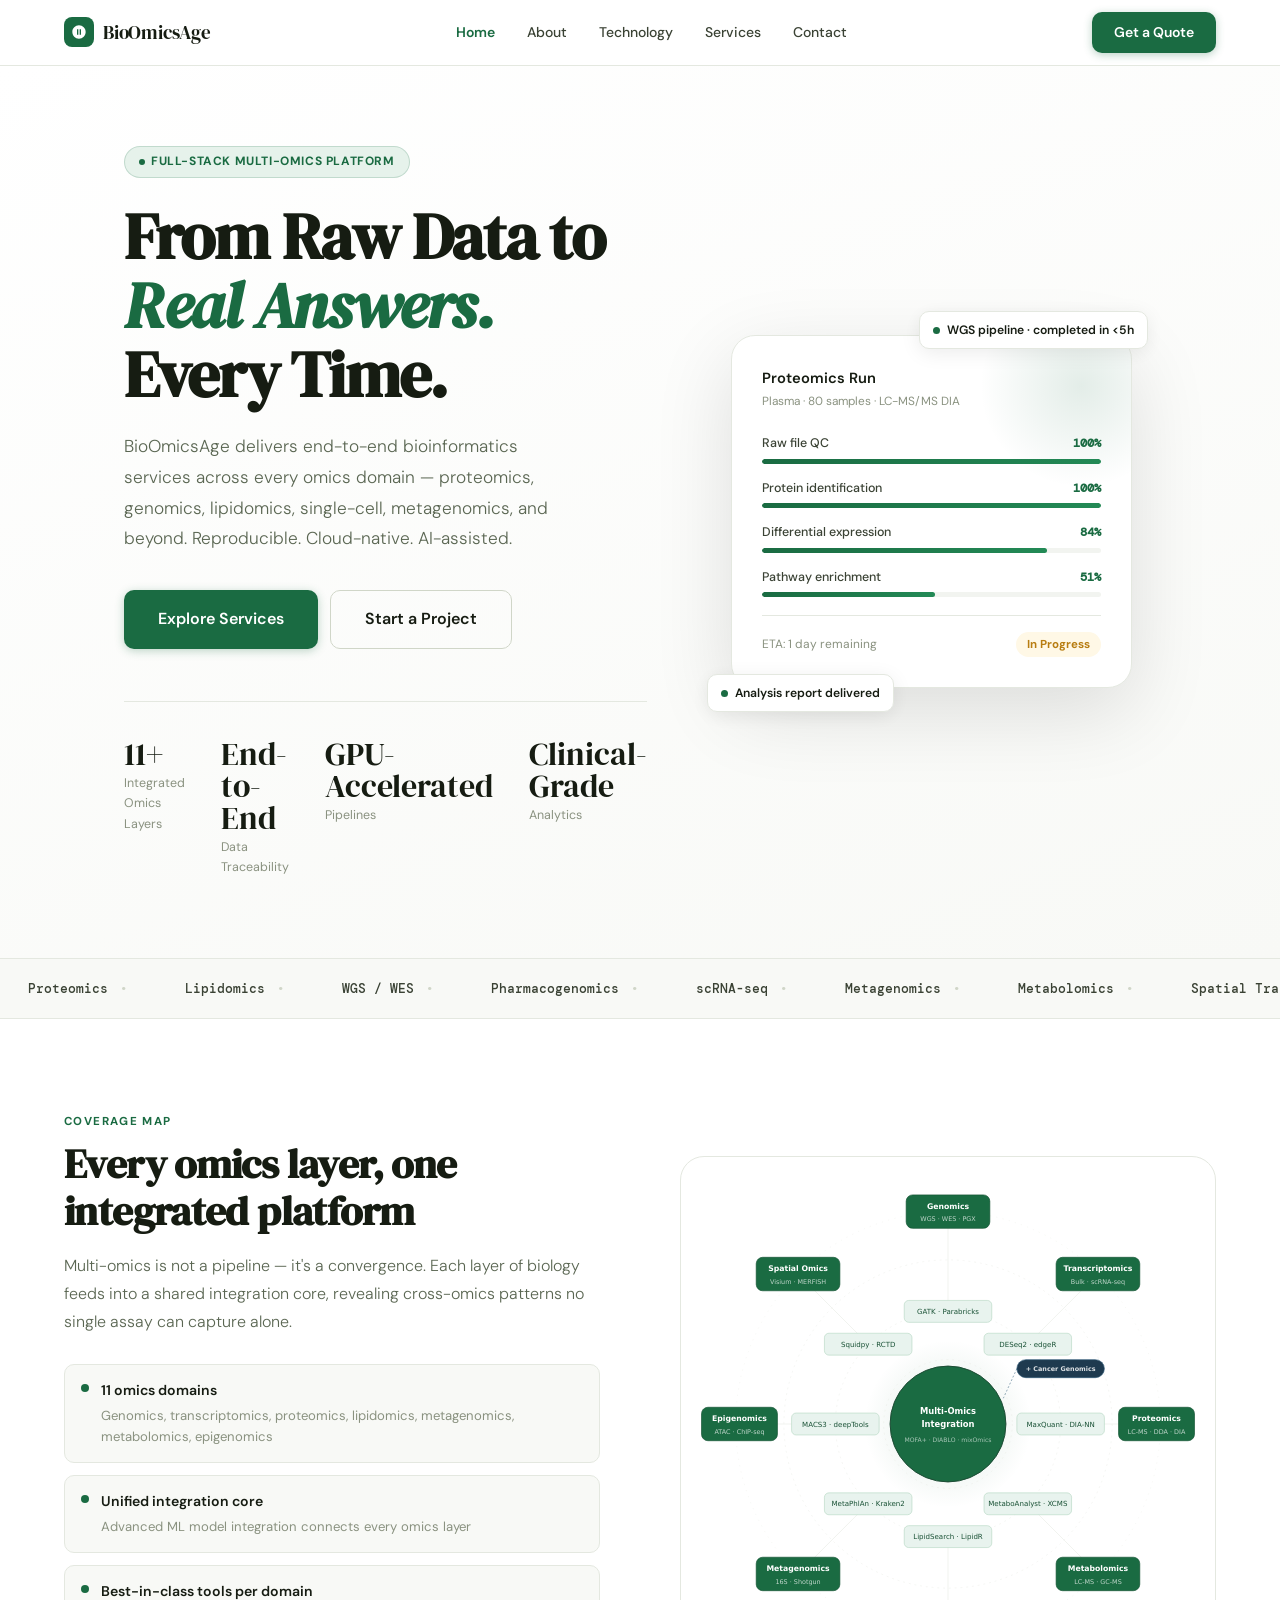
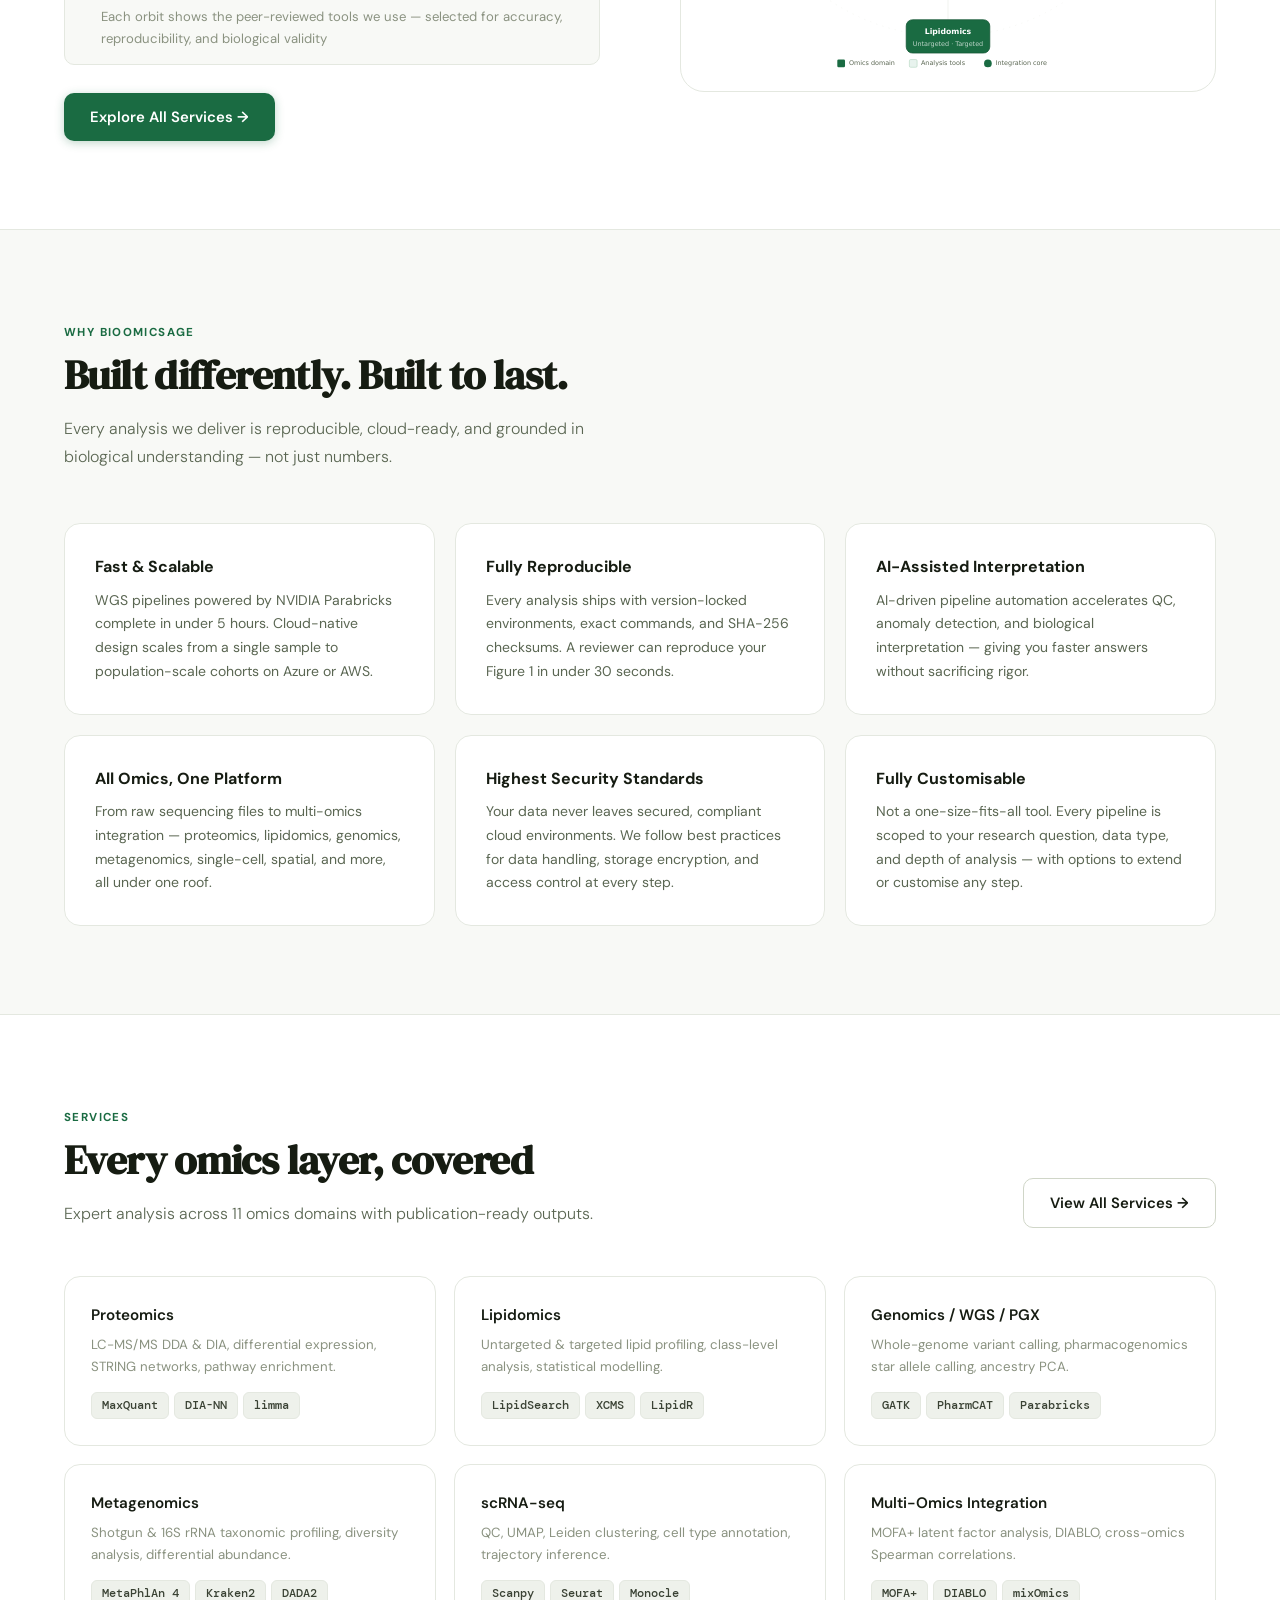
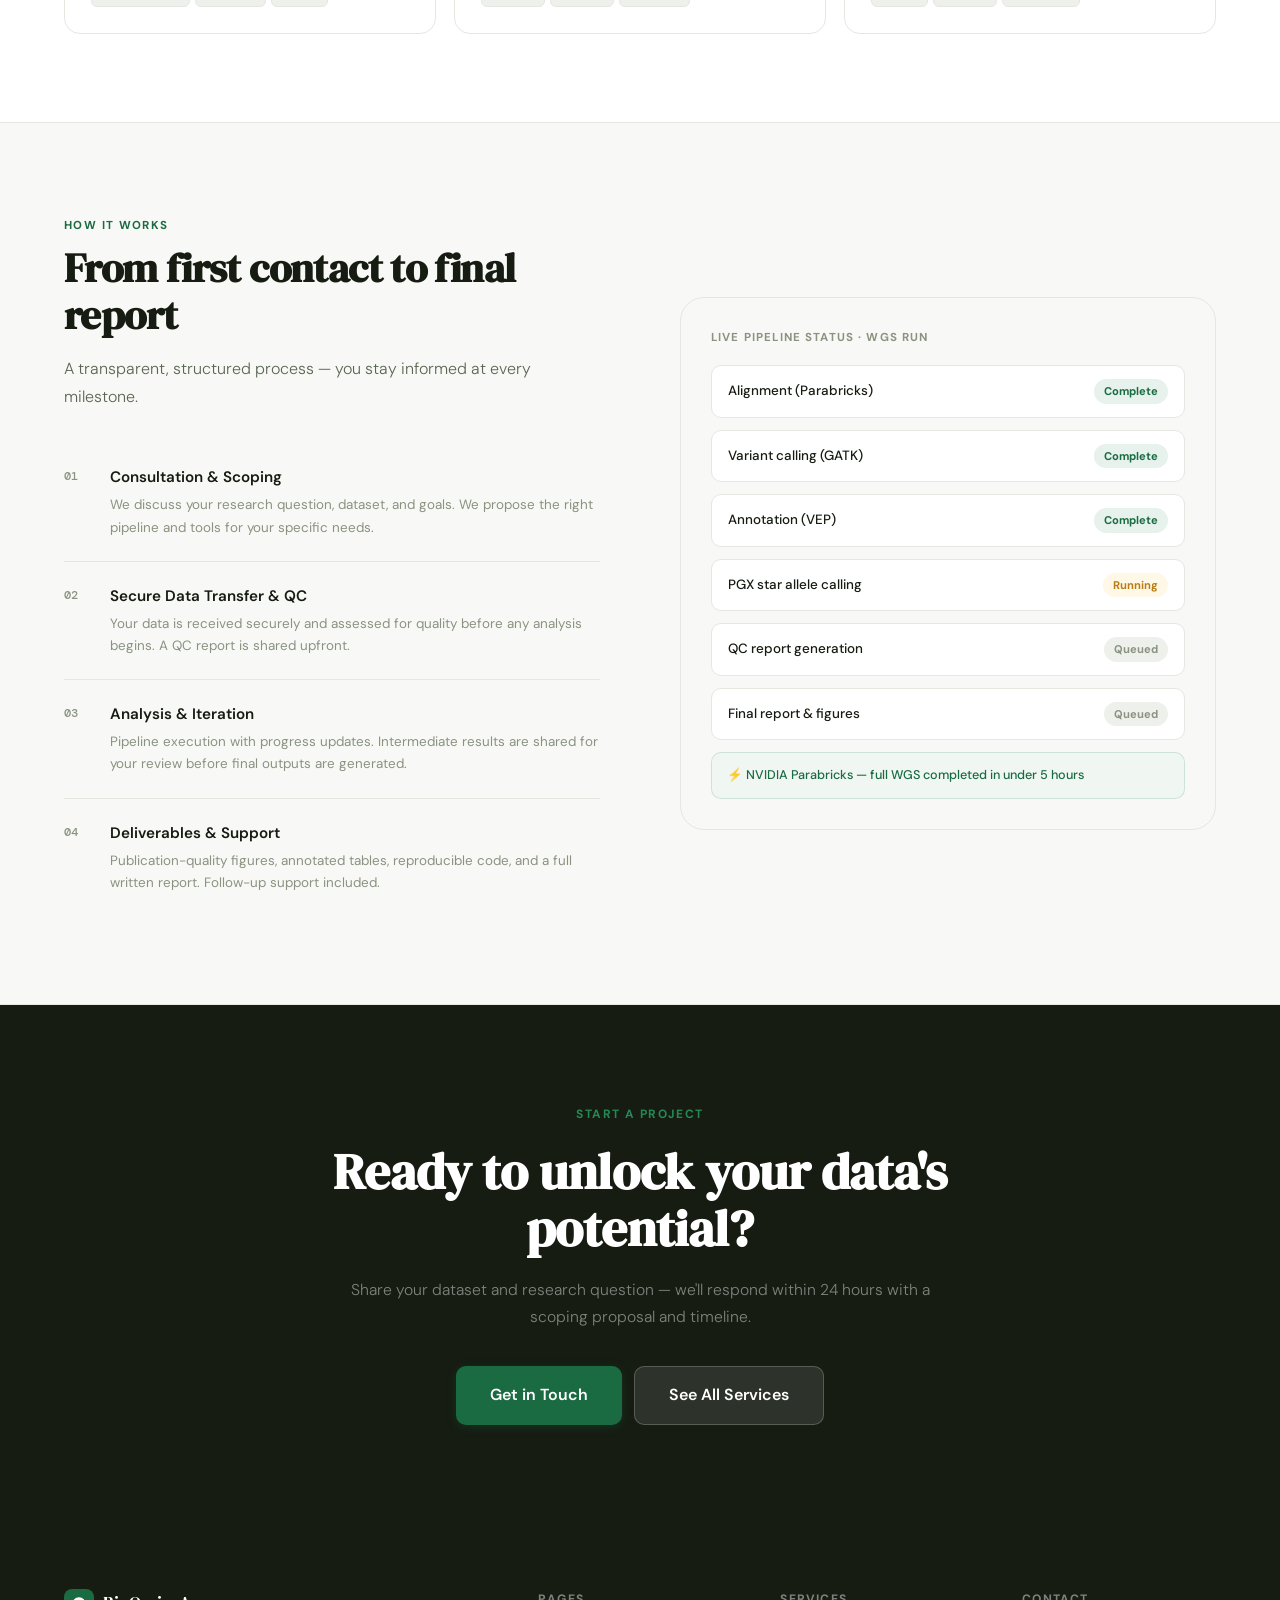
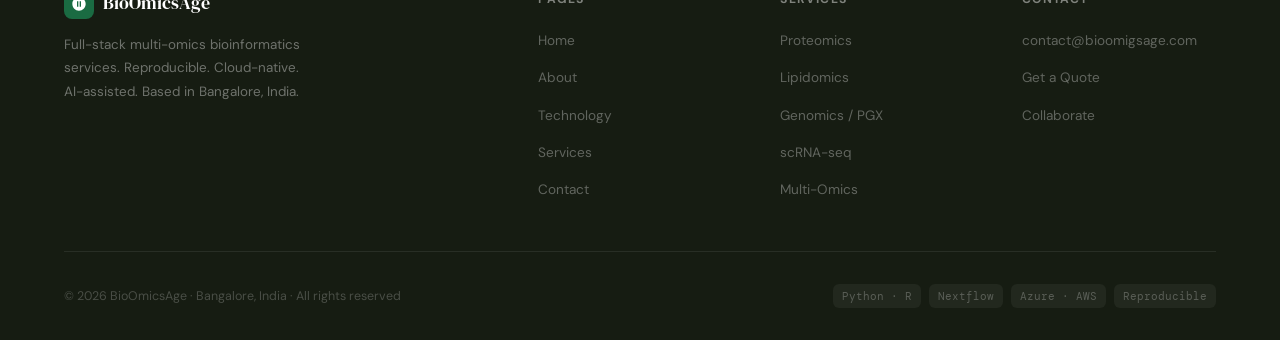
==== index.html @ f35cfec7 "Initial commit: PhD website Co-Authored-By: Claude Sonnet 4.6 <noreply@anthropic.com>" ====
<!DOCTYPE html>
<html lang="en">
<head>
<meta charset="UTF-8"/>
<meta name="viewport" content="width=device-width, initial-scale=1.0"/>
<title>BioOmicsAge — From Raw Data to Real Answers. Every Time.</title>
<meta name="description" content="BioOmicsAge delivers full-stack multi-omics bioinformatics services — proteomics, lipidomics, genomics, metagenomics, single-cell, and more. Reproducible. Cloud-native. AI-assisted."/>
<link rel="stylesheet" href="shared.css"/>
<style>
/* ── HOME-SPECIFIC ── */
.hero {
  min-height: calc(100vh - var(--nav-h));
  display: grid; grid-template-columns: 1fr 1fr;
  gap: 60px; align-items: center;
  max-width: var(--max-w); margin: 0 auto;
  padding: 80px 5% 80px;
}
.hero-headline {
  font-family: 'DM Serif Display', serif;
  font-size: clamp(2.6rem, 5vw, 4rem);
  line-height: 1.08; letter-spacing: -0.02em;
  color: var(--ink); margin-bottom: 22px;
}
.hero-headline em { font-style: italic; color: var(--green); }
.hero-sub {
  font-size: 1.08rem; color: var(--ink-light);
  line-height: 1.78; font-weight: 300; max-width: 460px;
  margin-bottom: 36px;
}
.hero-actions { display: flex; gap: 12px; flex-wrap: wrap; margin-bottom: 52px; }
.hero-stats {
  display: flex; gap: 36px;
  padding-top: 36px; border-top: 1px solid var(--border);
}
.stat-n {
  font-family: 'DM Serif Display', serif;
  font-size: 2rem; color: var(--ink); line-height: 1;
}
.stat-l { font-size: 0.78rem; color: var(--muted); margin-top: 3px; }

/* Pipeline card */
.hero-visual {
  position: relative;
  padding: 32px 24px 32px 24px;
}
.pipeline-card {
  background: var(--white); border: 1px solid var(--border);
  border-radius: var(--radius-xl); padding: 30px;
  box-shadow: var(--shadow-xl);
  position: relative; overflow: hidden;
}
.pipeline-card::after {
  content: '';
  position: absolute; top: -60px; right: -60px;
  width: 220px; height: 220px;
  background: radial-gradient(circle, var(--green-glow) 0%, transparent 65%);
  border-radius: 50%; pointer-events: none;
}
.pc-header {
  display: flex; align-items: center; gap: 10px; margin-bottom: 22px;
}
.pc-title { font-weight: 600; font-size: 0.92rem; }
.pc-sub { font-size: 0.74rem; color: var(--muted); margin-top: 1px; }

.progress-item { margin-bottom: 14px; }
.progress-label {
  display: flex; justify-content: space-between;
  font-size: 0.78rem; font-weight: 500; color: var(--ink-soft);
  margin-bottom: 5px;
}
.pct { color: var(--green); font-family: 'DM Mono', monospace; font-weight: 600; }
.bar { height: 5px; background: var(--surface); border-radius: 100px; overflow: hidden; }
.bar-fill {
  height: 100%; border-radius: 100px;
  background: linear-gradient(90deg, var(--green), var(--green-mid));
  animation: fillBar 1.4s ease forwards;
}
.pc-footer {
  margin-top: 18px; padding-top: 16px; border-top: 1px solid var(--border);
  display: flex; justify-content: space-between; align-items: center;
}
.pc-footer-txt { font-size: 0.75rem; color: var(--muted); }
.status-pill {
  border-radius: 100px; padding: 3px 11px;
  font-size: 0.72rem; font-weight: 700;
}
.pill-running { background: #fff8e6; color: #b87d12; }
.pill-done    { background: var(--green-light); color: var(--green); }

.float-tag {
  position: absolute; background: var(--white);
  border: 1px solid var(--border); border-radius: var(--radius);
  padding: 8px 13px; font-size: 0.76rem; font-weight: 600;
  box-shadow: var(--shadow); display: flex; align-items: center; gap: 7px;
  white-space: nowrap; z-index: 2;
}
.float-tag:nth-child(1) { top: 8px; right: 8px; animation: float 3.2s ease-in-out infinite; }
.float-tag:nth-child(2) { bottom: 8px; left: 0px; animation: float 3.2s ease-in-out 1.6s infinite; }
.ft-dot { width: 7px; height: 7px; border-radius: 50%; background: var(--green); animation: pulse-dot 2s ease-in-out infinite; }

/* ── MARQUEE STRIP ── */
.marquee-strip {
  background: var(--off-white); border-top: 1px solid var(--border);
  border-bottom: 1px solid var(--border);
  padding: 14px 0; overflow: hidden;
}
.marquee-track {
  display: flex; gap: 0;
  animation: marquee 30s linear infinite;
  width: max-content;
}
.marquee-item {
  display: flex; align-items: center; gap: 10px;
  padding: 0 28px; white-space: nowrap;
  font-size: 0.8rem; font-weight: 500; color: var(--ink-soft);
  font-family: 'DM Mono', monospace;
}
.marquee-item::after {
  content: '·'; color: var(--border-mid); font-size: 1.2rem;
}
@keyframes marquee { to { transform: translateX(-50%); } }

/* ── WHY SECTION ── */
.why-grid {
  display: grid; grid-template-columns: repeat(3,1fr); gap: 20px;
  margin-top: 52px;
}
.why-card {
  background: var(--white); border: 1px solid var(--border);
  border-radius: var(--radius-lg); padding: 30px;
  transition: all 0.25s;
}
.why-card:hover {
  box-shadow: var(--shadow-lg); transform: translateY(-3px);
  border-color: rgba(26,107,66,0.2);
}
.why-title { font-weight: 700; font-size: 1rem; margin-bottom: 8px; }
.why-desc { font-size: 0.875rem; color: var(--ink-light); line-height: 1.7; }

/* ── SERVICES PREVIEW ── */
.services-grid {
  display: grid; grid-template-columns: repeat(auto-fill, minmax(300px, 1fr));
  gap: 18px; margin-top: 48px;
}
.service-card {
  background: var(--white); border: 1px solid var(--border);
  border-radius: var(--radius-lg); padding: 26px;
  transition: all 0.25s; cursor: default;
}
.service-card:hover {
  box-shadow: var(--shadow-lg); transform: translateY(-3px);
  border-color: rgba(26,107,66,0.2);
}
.s-name { font-weight: 600; font-size: 0.95rem; margin-bottom: 6px; }
.s-desc { font-size: 0.83rem; color: var(--muted); line-height: 1.65; margin-bottom: 14px; }
.s-tools { display: flex; flex-wrap: wrap; gap: 5px; }

/* ── PROCESS ── */
.process-grid {
  display: grid; grid-template-columns: 1fr 1fr;
  gap: 80px; align-items: center;
}
.process-steps { display: flex; flex-direction: column; }
.p-step {
  display: flex; gap: 20px;
  padding: 22px 0; border-bottom: 1px solid var(--border);
}
.p-step:last-child { border-bottom: none; }
.p-num {
  font-family: 'DM Mono', monospace; font-size: 0.72rem;
  font-weight: 500; color: var(--muted); min-width: 26px; padding-top: 2px;
}
.p-title { font-weight: 600; font-size: 0.95rem; margin-bottom: 4px; }
.p-desc { font-size: 0.84rem; color: var(--muted); line-height: 1.65; }

.process-visual {
  background: var(--off-white); border: 1px solid var(--border);
  border-radius: var(--radius-xl); padding: 30px;
  display: flex; flex-direction: column; gap: 12px;
}
.pv-label {
  font-size: 0.72rem; font-weight: 700; letter-spacing: 0.1em;
  text-transform: uppercase; color: var(--muted); margin-bottom: 6px;
}
.pv-row {
  background: var(--white); border: 1px solid var(--border);
  border-radius: var(--radius); padding: 13px 16px;
  display: flex; justify-content: space-between; align-items: center;
}
.pv-row-name { font-size: 0.84rem; font-weight: 500; }
.pv-status {
  font-size: 0.7rem; font-weight: 700; border-radius: 100px; padding: 3px 10px;
}
.s-done    { background: var(--green-light); color: var(--green); }
.s-running { background: #fff8e6; color: #b87d12; }
.s-queue   { background: var(--tag-bg); color: var(--muted); }
.pv-note {
  background: var(--green-pale); border: 1px solid rgba(26,107,66,0.15);
  border-radius: var(--radius); padding: 12px 15px;
  font-size: 0.79rem; color: var(--green); font-weight: 500;
}

/* ── CTA BAND ── */
.cta-band {
  background: var(--ink); padding: 100px 5%;
  text-align: center;
}
.cta-inner { max-width: 620px; margin: 0 auto; }
.cta-label { color: var(--green-mid); font-size: 0.75rem; font-weight: 700; letter-spacing: 0.12em; text-transform: uppercase; margin-bottom: 18px; }
.cta-title {
  font-family: 'DM Serif Display', serif;
  font-size: clamp(2rem, 4vw, 3.2rem);
  color: white; line-height: 1.12; margin-bottom: 18px;
}
.cta-sub { color: rgba(255,255,255,0.45); font-size: 0.98rem; line-height: 1.75; margin-bottom: 36px; font-weight: 300; }
.cta-actions { display: flex; gap: 12px; justify-content: center; flex-wrap: wrap; }

@media (max-width: 900px) {
  .hero { grid-template-columns: 1fr; padding: 56px 5%; }
  .hero-visual { display: none; }
  .why-grid { grid-template-columns: 1fr; }
  .process-grid { grid-template-columns: 1fr; gap: 40px; }
  .services-grid { grid-template-columns: 1fr; }
  .constellation-grid { grid-template-columns: 1fr !important; }
}
</style>
</head>
<body class="page-body">

<!-- NAV -->
<nav class="nav" id="nav">
  <div class="nav-inner">
    <a href="index.html" class="nav-logo">
      <div class="nav-logo-mark">
        <svg viewBox="0 0 24 24"><path d="M12 2C6.48 2 2 6.48 2 12s4.48 10 10 10 10-4.48 10-10S17.52 2 12 2zm-1 14H9V8h2v8zm4 0h-2V8h2v8z"/></svg>
      </div>
      BioOmicsAge
    </a>
    <ul class="nav-links">
      <li><a href="index.html" class="active">Home</a></li>
      <li><a href="about.html">About</a></li>
      <li><a href="technology.html">Technology</a></li>
      <li><a href="services.html">Services</a></li>
      <li><a href="contact.html">Contact</a></li>
    </ul>
    <a href="contact.html" class="nav-cta">Get a Quote</a>
    <button class="nav-hamburger" aria-label="Menu">
      <span></span><span></span><span></span>
    </button>
  </div>
</nav>

<!-- HERO -->
<section style="background: linear-gradient(160deg, var(--white) 0%, var(--off-white) 100%);">
  <div class="hero">
    <div class="fade-up">
      <div class="badge" style="margin-bottom:24px;">Full-Stack Multi-Omics Platform</div>
      <h1 class="hero-headline">From Raw Data to <em>Real Answers.</em> Every Time.</h1>
      <p class="hero-sub">BioOmicsAge delivers end-to-end bioinformatics services across every omics domain — proteomics, genomics, lipidomics, single-cell, metagenomics, and beyond. Reproducible. Cloud-native. AI-assisted.</p>
      <div class="hero-actions">
        <a href="services.html" class="btn btn-primary btn-lg">Explore Services</a>
        <a href="contact.html" class="btn btn-outline btn-lg">Start a Project</a>
      </div>
      <div class="hero-stats">
        <div><div class="stat-n">11+</div><div class="stat-l">Integrated Omics Layers</div></div>
        <div><div class="stat-n">End-to-End</div><div class="stat-l">Data Traceability</div></div>
        <div><div class="stat-n">GPU-Accelerated</div><div class="stat-l">Pipelines</div></div>
        <div><div class="stat-n">Clinical-Grade</div><div class="stat-l">Analytics</div></div>
      </div>
    </div>
    <div class="hero-visual fade-up d3">
      <div class="float-tag"><div class="ft-dot"></div>WGS pipeline · completed in &lt;5h</div>
      <div class="float-tag"><div class="ft-dot" style="background:#1a6b42"></div>Analysis report delivered</div>
      <div class="pipeline-card">
        <div class="pc-header">
          <div>
            <div class="pc-title">Proteomics Run</div>
            <div class="pc-sub">Plasma · 80 samples · LC-MS/MS DIA</div>
          </div>
        </div>
        <div class="progress-item">
          <div class="progress-label">Raw file QC <span class="pct">100%</span></div>
          <div class="bar"><div class="bar-fill" style="width:100%"></div></div>
        </div>
        <div class="progress-item">
          <div class="progress-label">Protein identification <span class="pct">100%</span></div>
          <div class="bar"><div class="bar-fill" style="width:100%; animation-delay:.2s"></div></div>
        </div>
        <div class="progress-item">
          <div class="progress-label">Differential expression <span class="pct">84%</span></div>
          <div class="bar"><div class="bar-fill" style="width:84%; animation-delay:.4s"></div></div>
        </div>
        <div class="progress-item">
          <div class="progress-label">Pathway enrichment <span class="pct">51%</span></div>
          <div class="bar"><div class="bar-fill" style="width:51%; animation-delay:.6s"></div></div>
        </div>
        <div class="pc-footer">
          <div class="pc-footer-txt">ETA: 1 day remaining</div>
          <div class="status-pill pill-running">In Progress</div>
        </div>
      </div>
    </div>
  </div>
</section>

<!-- MARQUEE -->
<div class="marquee-strip">
  <div class="marquee-track">
    <div class="marquee-item">Proteomics</div>
    <div class="marquee-item">Lipidomics</div>
    <div class="marquee-item">WGS / WES</div>
    <div class="marquee-item">Pharmacogenomics</div>
    <div class="marquee-item">scRNA-seq</div>
    <div class="marquee-item">Metagenomics</div>
    <div class="marquee-item">Metabolomics</div>
    <div class="marquee-item">Spatial Transcriptomics</div>
    <div class="marquee-item">Epigenomics</div>
    <div class="marquee-item">Multi-Omics Integration</div>
    <div class="marquee-item">Cancer Genomics</div>
    <div class="marquee-item">NVIDIA Parabricks</div>
    <div class="marquee-item">Azure · AWS</div>
    <div class="marquee-item">Proteomics</div>
    <div class="marquee-item">Lipidomics</div>
    <div class="marquee-item">WGS / WES</div>
    <div class="marquee-item">Pharmacogenomics</div>
    <div class="marquee-item">scRNA-seq</div>
    <div class="marquee-item">Metagenomics</div>
    <div class="marquee-item">Metabolomics</div>
    <div class="marquee-item">Spatial Transcriptomics</div>
    <div class="marquee-item">Epigenomics</div>
    <div class="marquee-item">Multi-Omics Integration</div>
    <div class="marquee-item">Cancer Genomics</div>
    <div class="marquee-item">NVIDIA Parabricks</div>
    <div class="marquee-item">Azure · AWS</div>
  </div>
</div>

<!-- OMICS CONSTELLATION -->
<section class="section">
  <div class="section-inner">
    <div style="display:grid; grid-template-columns:1fr 1fr; gap:80px; align-items:center;">
      <div>
        <div class="section-label">Coverage Map</div>
        <h2 class="section-title">Every omics layer, one integrated platform</h2>
        <p class="section-sub" style="margin-bottom:28px;">Multi-omics is not a pipeline — it's a convergence. Each layer of biology feeds into a shared integration core, revealing cross-omics patterns no single assay can capture alone.</p>
        <div style="display:flex; flex-direction:column; gap:12px;">
          <div style="display:flex; align-items:flex-start; gap:12px; padding:14px 16px; background:var(--off-white); border:1px solid var(--border); border-radius:var(--radius);">
            <div style="width:8px; height:8px; border-radius:50%; background:var(--green); margin-top:5px; flex-shrink:0;"></div>
            <div><div style="font-size:0.88rem; font-weight:600; margin-bottom:3px;">11 omics domains</div><div style="font-size:0.82rem; color:var(--muted);">Genomics, transcriptomics, proteomics, lipidomics, metagenomics, metabolomics, epigenomics</div></div>
          </div>
          <div style="display:flex; align-items:flex-start; gap:12px; padding:14px 16px; background:var(--off-white); border:1px solid var(--border); border-radius:var(--radius);">
            <div style="width:8px; height:8px; border-radius:50%; background:var(--green); margin-top:5px; flex-shrink:0;"></div>
            <div><div style="font-size:0.88rem; font-weight:600; margin-bottom:3px;">Unified integration core</div><div style="font-size:0.82rem; color:var(--muted);">Advanced ML model integration connects every omics layer</div></div>
          </div>
          <div style="display:flex; align-items:flex-start; gap:12px; padding:14px 16px; background:var(--off-white); border:1px solid var(--border); border-radius:var(--radius);">
            <div style="width:8px; height:8px; border-radius:50%; background:var(--green); margin-top:5px; flex-shrink:0;"></div>
            <div><div style="font-size:0.88rem; font-weight:600; margin-bottom:3px;">Best-in-class tools per domain</div><div style="font-size:0.82rem; color:var(--muted);">Each orbit shows the peer-reviewed tools we use — selected for accuracy, reproducibility, and biological validity</div></div>
          </div>
        </div>
        <a href="services.html" class="btn btn-primary" style="margin-top:28px;">Explore All Services →</a>
      </div>
      <div style="border:1px solid var(--border); border-radius:var(--radius-xl); overflow:visible; background:var(--white); padding:16px;">
        <img src="omics-constellation.svg" alt="BioOmicsAge Multi-Omics Constellation Diagram — 8 omics domains converging on a multi-omics integration core" style="width:100%; display:block;"/>
      </div>
    </div>
  </div>
</section>

<!-- WHY BIOOMIGSAGE -->
<section class="section surface">
  <div class="section-inner">
    <div class="section-label">Why BioOmicsAge</div>
    <h2 class="section-title">Built differently. Built to last.</h2>
    <p class="section-sub">Every analysis we deliver is reproducible, cloud-ready, and grounded in biological understanding — not just numbers.</p>
    <div class="why-grid">
      <div class="why-card fade-up">
        <div class="why-title">Fast & Scalable</div>
        <div class="why-desc">WGS pipelines powered by NVIDIA Parabricks complete in under 5 hours. Cloud-native design scales from a single sample to population-scale cohorts on Azure or AWS.</div>
      </div>
      <div class="why-card fade-up d2">
        <div class="why-title">Fully Reproducible</div>
        <div class="why-desc">Every analysis ships with version-locked environments, exact commands, and SHA-256 checksums. A reviewer can reproduce your Figure 1 in under 30 seconds.</div>
      </div>
      <div class="why-card fade-up d3">
        <div class="why-title">AI-Assisted Interpretation</div>
        <div class="why-desc">AI-driven pipeline automation accelerates QC, anomaly detection, and biological interpretation — giving you faster answers without sacrificing rigor.</div>
      </div>
      <div class="why-card fade-up d1">
        <div class="why-title">All Omics, One Platform</div>
        <div class="why-desc">From raw sequencing files to multi-omics integration — proteomics, lipidomics, genomics, metagenomics, single-cell, spatial, and more, all under one roof.</div>
      </div>
      <div class="why-card fade-up d2">
        <div class="why-title">Highest Security Standards</div>
        <div class="why-desc">Your data never leaves secured, compliant cloud environments. We follow best practices for data handling, storage encryption, and access control at every step.</div>
      </div>
      <div class="why-card fade-up d3">
        <div class="why-title">Fully Customisable</div>
        <div class="why-desc">Not a one-size-fits-all tool. Every pipeline is scoped to your research question, data type, and depth of analysis — with options to extend or customise any step.</div>
      </div>
    </div>
  </div>
</section>

<!-- SERVICES PREVIEW -->
<section class="section">
  <div class="section-inner">
    <div style="display:flex; justify-content:space-between; align-items:flex-end; flex-wrap:wrap; gap:20px; margin-bottom:0">
      <div>
        <div class="section-label">Services</div>
        <h2 class="section-title">Every omics layer, covered</h2>
        <p class="section-sub">Expert analysis across 11 omics domains with publication-ready outputs.</p>
      </div>
      <a href="services.html" class="btn btn-outline">View All Services →</a>
    </div>
    <div class="services-grid">
      <div class="service-card"><div class="s-name">Proteomics</div><div class="s-desc">LC-MS/MS DDA & DIA, differential expression, STRING networks, pathway enrichment.</div><div class="s-tools"><span class="tool-tag">MaxQuant</span><span class="tool-tag">DIA-NN</span><span class="tool-tag">limma</span></div></div>
      <div class="service-card"><div class="s-name">Lipidomics</div><div class="s-desc">Untargeted & targeted lipid profiling, class-level analysis, statistical modelling.</div><div class="s-tools"><span class="tool-tag">LipidSearch</span><span class="tool-tag">XCMS</span><span class="tool-tag">LipidR</span></div></div>
      <div class="service-card"><div class="s-name">Genomics / WGS / PGX</div><div class="s-desc">Whole-genome variant calling, pharmacogenomics star allele calling, ancestry PCA.</div><div class="s-tools"><span class="tool-tag">GATK</span><span class="tool-tag">PharmCAT</span><span class="tool-tag">Parabricks</span></div></div>
      <div class="service-card"><div class="s-name">Metagenomics</div><div class="s-desc">Shotgun & 16S rRNA taxonomic profiling, diversity analysis, differential abundance.</div><div class="s-tools"><span class="tool-tag">MetaPhlAn 4</span><span class="tool-tag">Kraken2</span><span class="tool-tag">DADA2</span></div></div>
      <div class="service-card"><div class="s-name">scRNA-seq</div><div class="s-desc">QC, UMAP, Leiden clustering, cell type annotation, trajectory inference.</div><div class="s-tools"><span class="tool-tag">Scanpy</span><span class="tool-tag">Seurat</span><span class="tool-tag">Monocle</span></div></div>
      <div class="service-card"><div class="s-name">Multi-Omics Integration</div><div class="s-desc">MOFA+ latent factor analysis, DIABLO, cross-omics Spearman correlations.</div><div class="s-tools"><span class="tool-tag">MOFA+</span><span class="tool-tag">DIABLO</span><span class="tool-tag">mixOmics</span></div></div>
    </div>
  </div>
</section>

<!-- PROCESS -->
<section class="section surface">
  <div class="section-inner">
    <div class="process-grid">
      <div>
        <div class="section-label">How It Works</div>
        <h2 class="section-title">From first contact to final report</h2>
        <p class="section-sub" style="margin-bottom:32px;">A transparent, structured process — you stay informed at every milestone.</p>
        <div class="process-steps">
          <div class="p-step"><div class="p-num">01</div><div><div class="p-title">Consultation & Scoping</div><div class="p-desc">We discuss your research question, dataset, and goals. We propose the right pipeline and tools for your specific needs.</div></div></div>
          <div class="p-step"><div class="p-num">02</div><div><div class="p-title">Secure Data Transfer & QC</div><div class="p-desc">Your data is received securely and assessed for quality before any analysis begins. A QC report is shared upfront.</div></div></div>
          <div class="p-step"><div class="p-num">03</div><div><div class="p-title">Analysis & Iteration</div><div class="p-desc">Pipeline execution with progress updates. Intermediate results are shared for your review before final outputs are generated.</div></div></div>
          <div class="p-step"><div class="p-num">04</div><div><div class="p-title">Deliverables & Support</div><div class="p-desc">Publication-quality figures, annotated tables, reproducible code, and a full written report. Follow-up support included.</div></div></div>
        </div>
      </div>
      <div class="process-visual">
        <div class="pv-label">Live Pipeline Status · WGS Run</div>
        <div class="pv-row"><div class="pv-row-name">Alignment (Parabricks)</div><span class="pv-status s-done">Complete</span></div>
        <div class="pv-row"><div class="pv-row-name">Variant calling (GATK)</div><span class="pv-status s-done">Complete</span></div>
        <div class="pv-row"><div class="pv-row-name">Annotation (VEP)</div><span class="pv-status s-done">Complete</span></div>
        <div class="pv-row"><div class="pv-row-name">PGX star allele calling</div><span class="pv-status s-running">Running</span></div>
        <div class="pv-row"><div class="pv-row-name">QC report generation</div><span class="pv-status s-queue">Queued</span></div>
        <div class="pv-row"><div class="pv-row-name">Final report & figures</div><span class="pv-status s-queue">Queued</span></div>
        <div class="pv-note">⚡ NVIDIA Parabricks — full WGS completed in under 5 hours</div>
      </div>
    </div>
  </div>
</section>

<!-- CTA BAND -->
<section class="cta-band">
  <div class="cta-inner">
    <div class="cta-label">Start a Project</div>
    <h2 class="cta-title">Ready to unlock your data's potential?</h2>
    <p class="cta-sub">Share your dataset and research question — we'll respond within 24 hours with a scoping proposal and timeline.</p>
    <div class="cta-actions">
      <a href="contact.html" class="btn btn-primary btn-lg">Get in Touch</a>
      <a href="services.html" class="btn btn-ghost btn-lg">See All Services</a>
    </div>
  </div>
</section>

<!-- FOOTER -->
<footer class="footer">
  <div class="footer-inner">
    <div class="footer-grid">
      <div class="footer-brand">
        <div class="footer-brand-logo">
          <div class="nav-logo-mark"><svg viewBox="0 0 24 24"><path d="M12 2C6.48 2 2 6.48 2 12s4.48 10 10 10 10-4.48 10-10S17.52 2 12 2zm-1 14H9V8h2v8zm4 0h-2V8h2v8z"/></svg></div>
          BioOmicsAge
        </div>
        <p>Full-stack multi-omics bioinformatics services. Reproducible. Cloud-native. AI-assisted. Based in Bangalore, India.</p>
      </div>
      <div class="footer-col">
        <h4>Pages</h4>
        <ul>
          <li><a href="index.html">Home</a></li>
          <li><a href="about.html">About</a></li>
          <li><a href="technology.html">Technology</a></li>
          <li><a href="services.html">Services</a></li>
          <li><a href="contact.html">Contact</a></li>
        </ul>
      </div>
      <div class="footer-col">
        <h4>Services</h4>
        <ul>
          <li><a href="services.html">Proteomics</a></li>
          <li><a href="services.html">Lipidomics</a></li>
          <li><a href="services.html">Genomics / PGX</a></li>
          <li><a href="services.html">scRNA-seq</a></li>
          <li><a href="services.html">Multi-Omics</a></li>
        </ul>
      </div>
      <div class="footer-col">
        <h4>Contact</h4>
        <ul>
          <li><a href="mailto:contact@bioomigsage.com">contact@bioomigsage.com</a></li>
          <li><a href="contact.html">Get a Quote</a></li>
          <li><a href="contact.html">Collaborate</a></li>
        </ul>
      </div>
    </div>
    <div class="footer-bottom">
      <p>© 2026 BioOmicsAge · Bangalore, India · All rights reserved</p>
      <div class="footer-chips">
        <span class="footer-chip">Python · R</span>
        <span class="footer-chip">Nextflow</span>
        <span class="footer-chip">Azure · AWS</span>
        <span class="footer-chip">Reproducible</span>
      </div>
    </div>
  </div>
</footer>

<script>
  const nav = document.getElementById('nav');
  window.addEventListener('scroll', () => {
    nav.classList.toggle('scrolled', window.scrollY > 20);
  });
</script>
</body>
</html>
---- shared.css ----
/* ═══════════════════════════════════════════
   BioOmicsAge — Shared Stylesheet
   Clean white · Green accent · DM fonts
   ═══════════════════════════════════════════ */

@import url('https://fonts.googleapis.com/css2?family=DM+Serif+Display:ital@0;1&family=DM+Sans:ital,wght@0,300;0,400;0,500;0,600;0,700;1,300&family=DM+Mono:wght@400;500&display=swap');

*, *::before, *::after { box-sizing: border-box; margin: 0; padding: 0; }

:root {
  --white:        #ffffff;
  --off-white:    #f8f9f6;
  --surface:      #f2f4f0;
  --border:       #e4e8e0;
  --border-mid:   #d0d6c8;
  --muted:        #8a9280;
  --ink:          #161c12;
  --ink-soft:     #3a4234;
  --ink-light:    #5a6652;

  --green:        #1a6b42;
  --green-mid:    #238a56;
  --green-light:  #e6f2eb;
  --green-pale:   #f0f7f3;
  --green-glow:   rgba(26,107,66,0.12);

  --tag-bg:       #eef1eb;
  --radius-sm:    6px;
  --radius:       10px;
  --radius-lg:    16px;
  --radius-xl:    24px;

  --shadow-xs:    0 1px 2px rgba(0,0,0,0.05);
  --shadow-sm:    0 2px 8px rgba(0,0,0,0.06);
  --shadow:       0 4px 20px rgba(0,0,0,0.08);
  --shadow-lg:    0 12px 48px rgba(0,0,0,0.10), 0 4px 16px rgba(0,0,0,0.06);
  --shadow-xl:    0 24px 80px rgba(0,0,0,0.12);

  --nav-h:        66px;
  --max-w:        1160px;
  --section-py:   88px;
}

html { scroll-behavior: smooth; font-size: 16px; }

body {
  font-family: 'DM Sans', sans-serif;
  background: var(--white);
  color: var(--ink);
  line-height: 1.65;
  -webkit-font-smoothing: antialiased;
  -moz-osx-font-smoothing: grayscale;
}

img { max-width: 100%; display: block; }
a { text-decoration: none; color: inherit; }

/* ── SCROLLBAR ── */
::-webkit-scrollbar { width: 6px; }
::-webkit-scrollbar-track { background: var(--off-white); }
::-webkit-scrollbar-thumb { background: var(--border-mid); border-radius: 10px; }

/* ══════════════════ NAV ══════════════════ */
.nav {
  position: fixed; top: 0; left: 0; right: 0; z-index: 200;
  height: var(--nav-h);
  background: rgba(255,255,255,0.94);
  backdrop-filter: blur(16px);
  border-bottom: 1px solid var(--border);
  display: flex; align-items: center;
  padding: 0 5%;
  transition: box-shadow 0.3s;
}
.nav.scrolled { box-shadow: var(--shadow-sm); }

.nav-inner {
  width: 100%; max-width: var(--max-w); margin: 0 auto;
  display: flex; align-items: center; justify-content: space-between;
}

.nav-logo {
  display: flex; align-items: center; gap: 9px;
  font-family: 'DM Serif Display', serif;
  font-size: 1.18rem; color: var(--ink);
  letter-spacing: -0.01em;
}
.nav-logo-mark {
  width: 30px; height: 30px; border-radius: 8px;
  background: var(--green);
  display: flex; align-items: center; justify-content: center;
  flex-shrink: 0;
}
.nav-logo-mark svg { width: 16px; height: 16px; fill: white; }

.nav-links {
  display: flex; align-items: center; gap: 4px; list-style: none;
}
.nav-links a {
  padding: 6px 14px; border-radius: var(--radius-sm);
  font-size: 0.875rem; font-weight: 500; color: var(--ink-soft);
  transition: color 0.2s, background 0.2s;
}
.nav-links a:hover { color: var(--green); background: var(--green-pale); }
.nav-links a.active { color: var(--green); font-weight: 600; }

.nav-cta {
  background: var(--green); color: white;
  border: none; border-radius: var(--radius);
  padding: 9px 22px; font-size: 0.875rem; font-weight: 600;
  cursor: pointer; font-family: 'DM Sans', sans-serif;
  display: inline-block;
  transition: background 0.2s, transform 0.15s, box-shadow 0.2s;
  box-shadow: 0 2px 8px rgba(26,107,66,0.3);
}
.nav-cta:hover {
  background: var(--green-mid);
  transform: translateY(-1px);
  box-shadow: 0 4px 16px rgba(26,107,66,0.35);
}

/* Mobile hamburger */
.nav-hamburger {
  display: none; flex-direction: column; gap: 5px;
  background: none; border: none; cursor: pointer; padding: 4px;
}
.nav-hamburger span {
  display: block; width: 22px; height: 2px;
  background: var(--ink); border-radius: 2px;
  transition: all 0.3s;
}

/* ══════════════════ PAGE WRAPPER ══════════════════ */
.page-body { padding-top: var(--nav-h); }

/* ══════════════════ SECTION UTILITIES ══════════════════ */
.section { padding: var(--section-py) 5%; }
.section-inner { max-width: var(--max-w); margin: 0 auto; }

.section-label {
  display: inline-block;
  font-size: 0.72rem; font-weight: 700; letter-spacing: 0.12em;
  text-transform: uppercase; color: var(--green);
  margin-bottom: 10px;
}
.section-title {
  font-family: 'DM Serif Display', serif;
  font-size: clamp(1.9rem, 3.2vw, 2.8rem);
  color: var(--ink); line-height: 1.15;
  letter-spacing: -0.015em; margin-bottom: 16px;
}
.section-sub {
  font-size: 1rem; color: var(--ink-light);
  max-width: 540px; line-height: 1.75; font-weight: 300;
}

/* ══════════════════ BUTTONS ══════════════════ */
.btn {
  display: inline-flex; align-items: center; gap: 8px;
  border-radius: var(--radius); padding: 12px 26px;
  font-size: 0.93rem; font-weight: 600;
  font-family: 'DM Sans', sans-serif;
  cursor: pointer; border: none; transition: all 0.2s;
}
.btn-primary {
  background: var(--green); color: white;
  box-shadow: 0 2px 10px rgba(26,107,66,0.28);
}
.btn-primary:hover {
  background: var(--green-mid);
  transform: translateY(-2px);
  box-shadow: 0 6px 22px rgba(26,107,66,0.35);
}
.btn-outline {
  background: transparent; color: var(--ink);
  border: 1.5px solid var(--border-mid);
}
.btn-outline:hover {
  border-color: var(--green); color: var(--green);
  transform: translateY(-2px);
}
.btn-ghost {
  background: rgba(255,255,255,0.1); color: white;
  border: 1.5px solid rgba(255,255,255,0.2);
}
.btn-ghost:hover {
  background: rgba(255,255,255,0.18);
  border-color: rgba(255,255,255,0.4);
}
.btn-lg { padding: 15px 34px; font-size: 1rem; }

/* ══════════════════ BADGES / TAGS ══════════════════ */
.badge {
  display: inline-flex; align-items: center; gap: 6px;
  background: var(--green-light); color: var(--green);
  border: 1px solid rgba(26,107,66,0.18);
  border-radius: 100px; padding: 5px 14px;
  font-size: 0.75rem; font-weight: 700; letter-spacing: 0.05em;
  text-transform: uppercase;
}
.badge::before {
  content: ''; width: 6px; height: 6px;
  background: var(--green); border-radius: 50%; flex-shrink: 0;
}

.tool-tag {
  background: var(--tag-bg); color: var(--ink-soft);
  border-radius: var(--radius-sm); padding: 3px 10px;
  font-size: 0.72rem; font-weight: 500;
  font-family: 'DM Mono', monospace;
  border: 1px solid var(--border);
}

/* ══════════════════ CARDS ══════════════════ */
.card {
  background: var(--white); border: 1px solid var(--border);
  border-radius: var(--radius-lg); padding: 28px;
  transition: box-shadow 0.25s, transform 0.25s, border-color 0.25s;
}
.card:hover {
  box-shadow: var(--shadow-lg);
  transform: translateY(-3px);
  border-color: rgba(26,107,66,0.2);
}

/* ══════════════════ SURFACE SECTION ══════════════════ */
.surface {
  background: var(--off-white);
  border-top: 1px solid var(--border);
  border-bottom: 1px solid var(--border);
}

/* ══════════════════ FOOTER ══════════════════ */
.footer {
  background: var(--ink);
  padding: 64px 5% 32px;
}
.footer-inner { max-width: var(--max-w); margin: 0 auto; }
.footer-grid {
  display: grid; grid-template-columns: 2.2fr 1fr 1fr 1fr;
  gap: 48px; padding-bottom: 48px;
  border-bottom: 1px solid rgba(255,255,255,0.08);
  margin-bottom: 32px;
}
.footer-brand-logo {
  display: flex; align-items: center; gap: 9px;
  font-family: 'DM Serif Display', serif;
  font-size: 1.1rem; color: white; margin-bottom: 14px;
}
.footer-brand p {
  font-size: 0.84rem; color: rgba(255,255,255,0.38);
  line-height: 1.75; max-width: 240px;
}
.footer-col h4 {
  font-size: 0.76rem; font-weight: 700; letter-spacing: 0.1em;
  text-transform: uppercase; color: rgba(255,255,255,0.45);
  margin-bottom: 18px;
}
.footer-col ul { list-style: none; display: flex; flex-direction: column; gap: 11px; }
.footer-col a {
  font-size: 0.85rem; color: rgba(255,255,255,0.32);
  transition: color 0.2s;
}
.footer-col a:hover { color: rgba(255,255,255,0.75); }
.footer-bottom {
  display: flex; justify-content: space-between; align-items: center;
  flex-wrap: wrap; gap: 12px;
}
.footer-bottom p { font-size: 0.78rem; color: rgba(255,255,255,0.22); }
.footer-chips { display: flex; gap: 8px; flex-wrap: wrap; }
.footer-chip {
  font-size: 0.7rem; background: rgba(255,255,255,0.05);
  color: rgba(255,255,255,0.25); border-radius: var(--radius-sm);
  padding: 3px 9px; font-family: 'DM Mono', monospace;
}

/* ══════════════════ ANIMATIONS ══════════════════ */
@keyframes fadeUp {
  from { opacity: 0; transform: translateY(22px); }
  to   { opacity: 1; transform: translateY(0); }
}
@keyframes fadeIn {
  from { opacity: 0; }
  to   { opacity: 1; }
}
@keyframes float {
  0%, 100% { transform: translateY(0px); }
  50%       { transform: translateY(-6px); }
}
@keyframes pulse-dot {
  0%, 100% { opacity: 1; transform: scale(1); }
  50%       { opacity: 0.5; transform: scale(0.8); }
}
@keyframes fillBar {
  from { width: 0; }
}
@keyframes spin {
  to { transform: rotate(360deg); }
}

.fade-up  { animation: fadeUp  0.65s ease both; }
.fade-in  { animation: fadeIn  0.5s  ease both; }
.d1 { animation-delay: 0.08s; }
.d2 { animation-delay: 0.18s; }
.d3 { animation-delay: 0.28s; }
.d4 { animation-delay: 0.40s; }
.d5 { animation-delay: 0.52s; }

/* ══════════════════ RESPONSIVE ══════════════════ */
@media (max-width: 900px) {
  :root { --section-py: 60px; }
  .nav-links, .nav-cta { display: none; }
  .nav-hamburger { display: flex; }
  .footer-grid { grid-template-columns: 1fr 1fr; gap: 32px; }
}
@media (max-width: 600px) {
  .footer-grid { grid-template-columns: 1fr; }
  .footer-bottom { flex-direction: column; align-items: flex-start; }
}
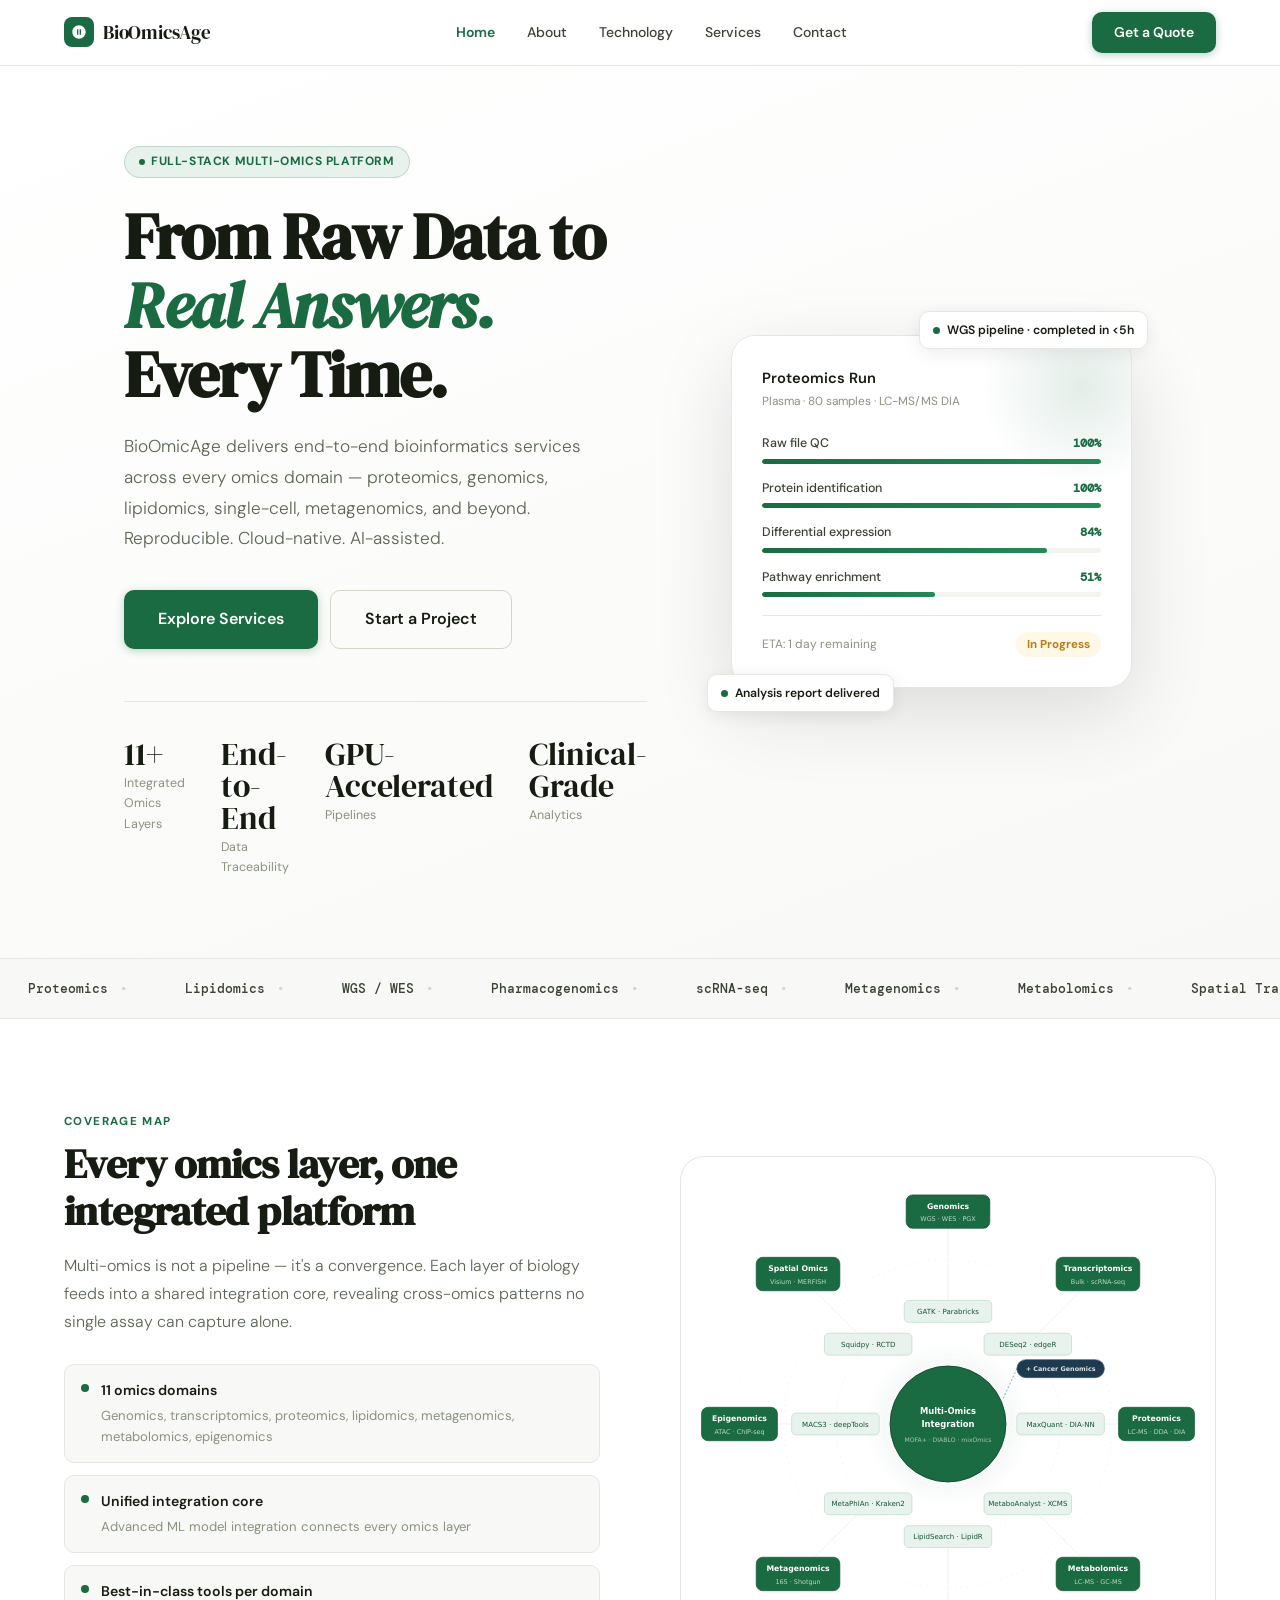
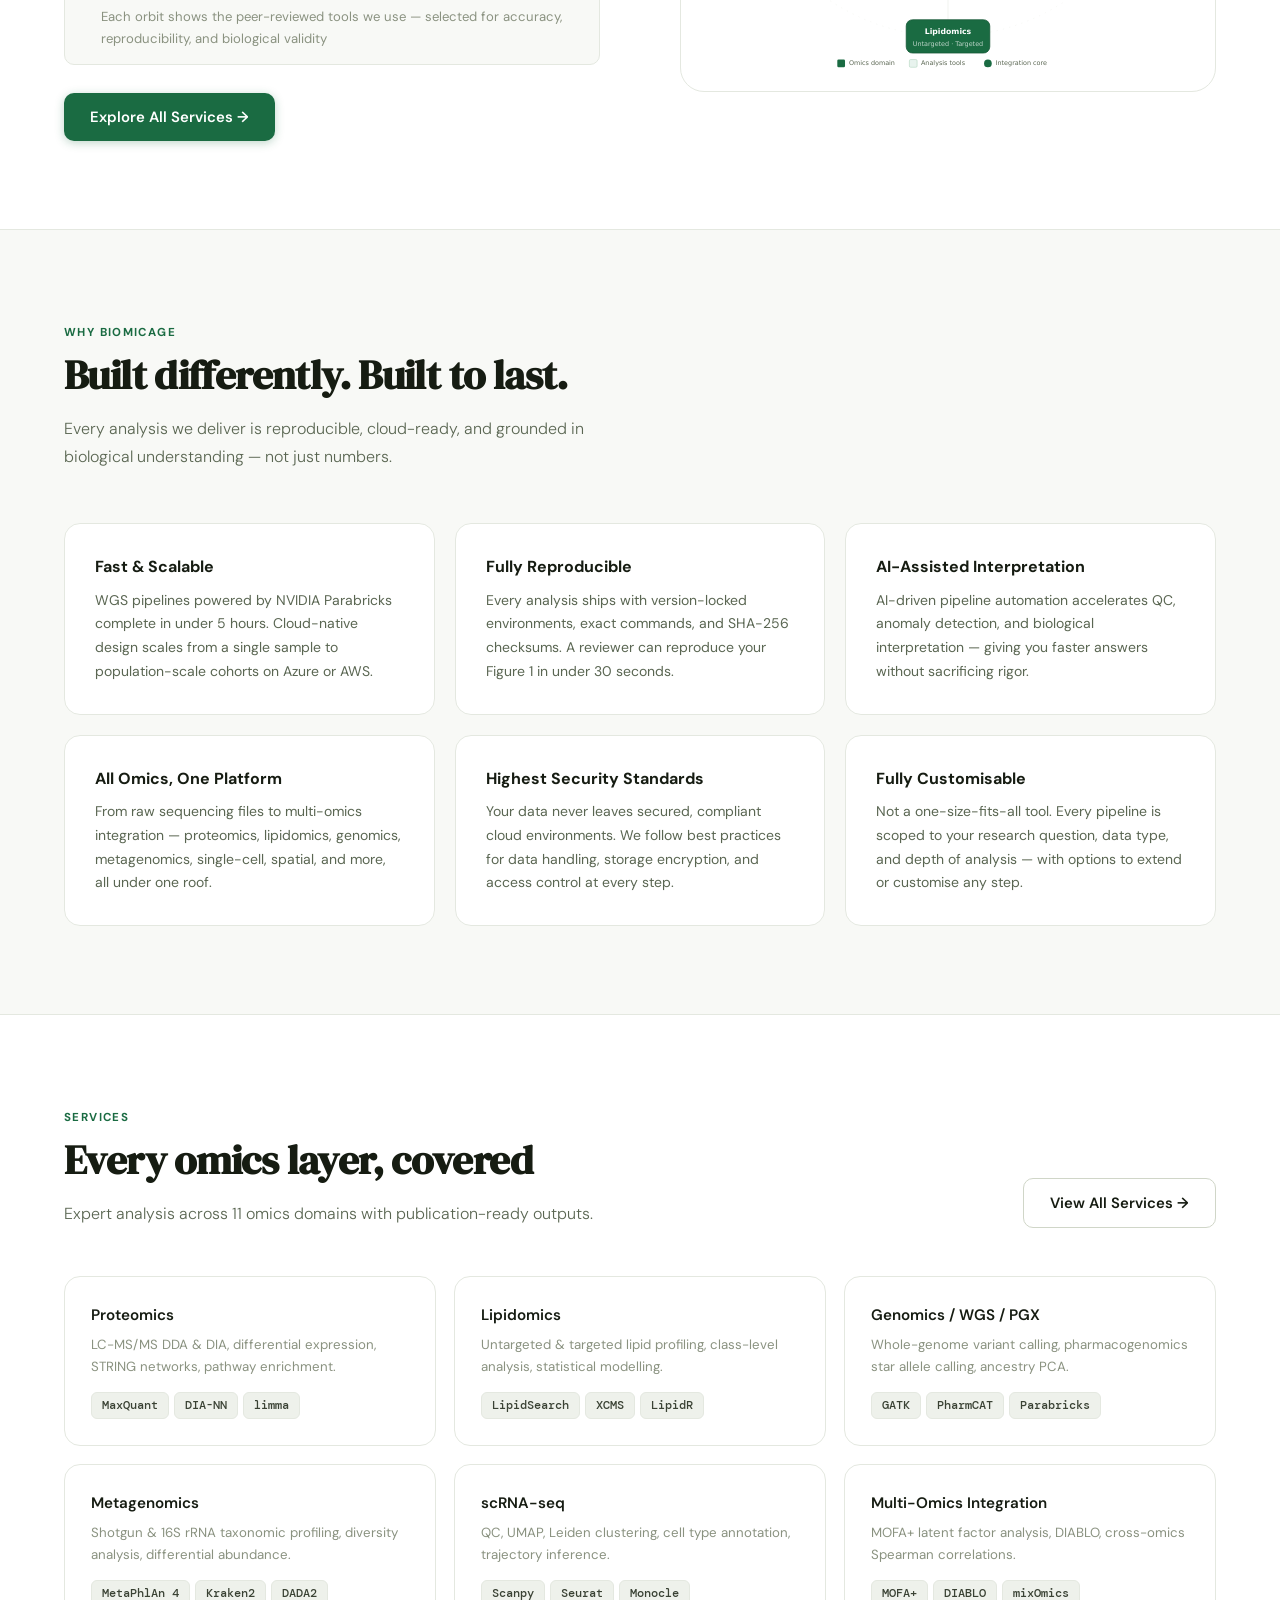
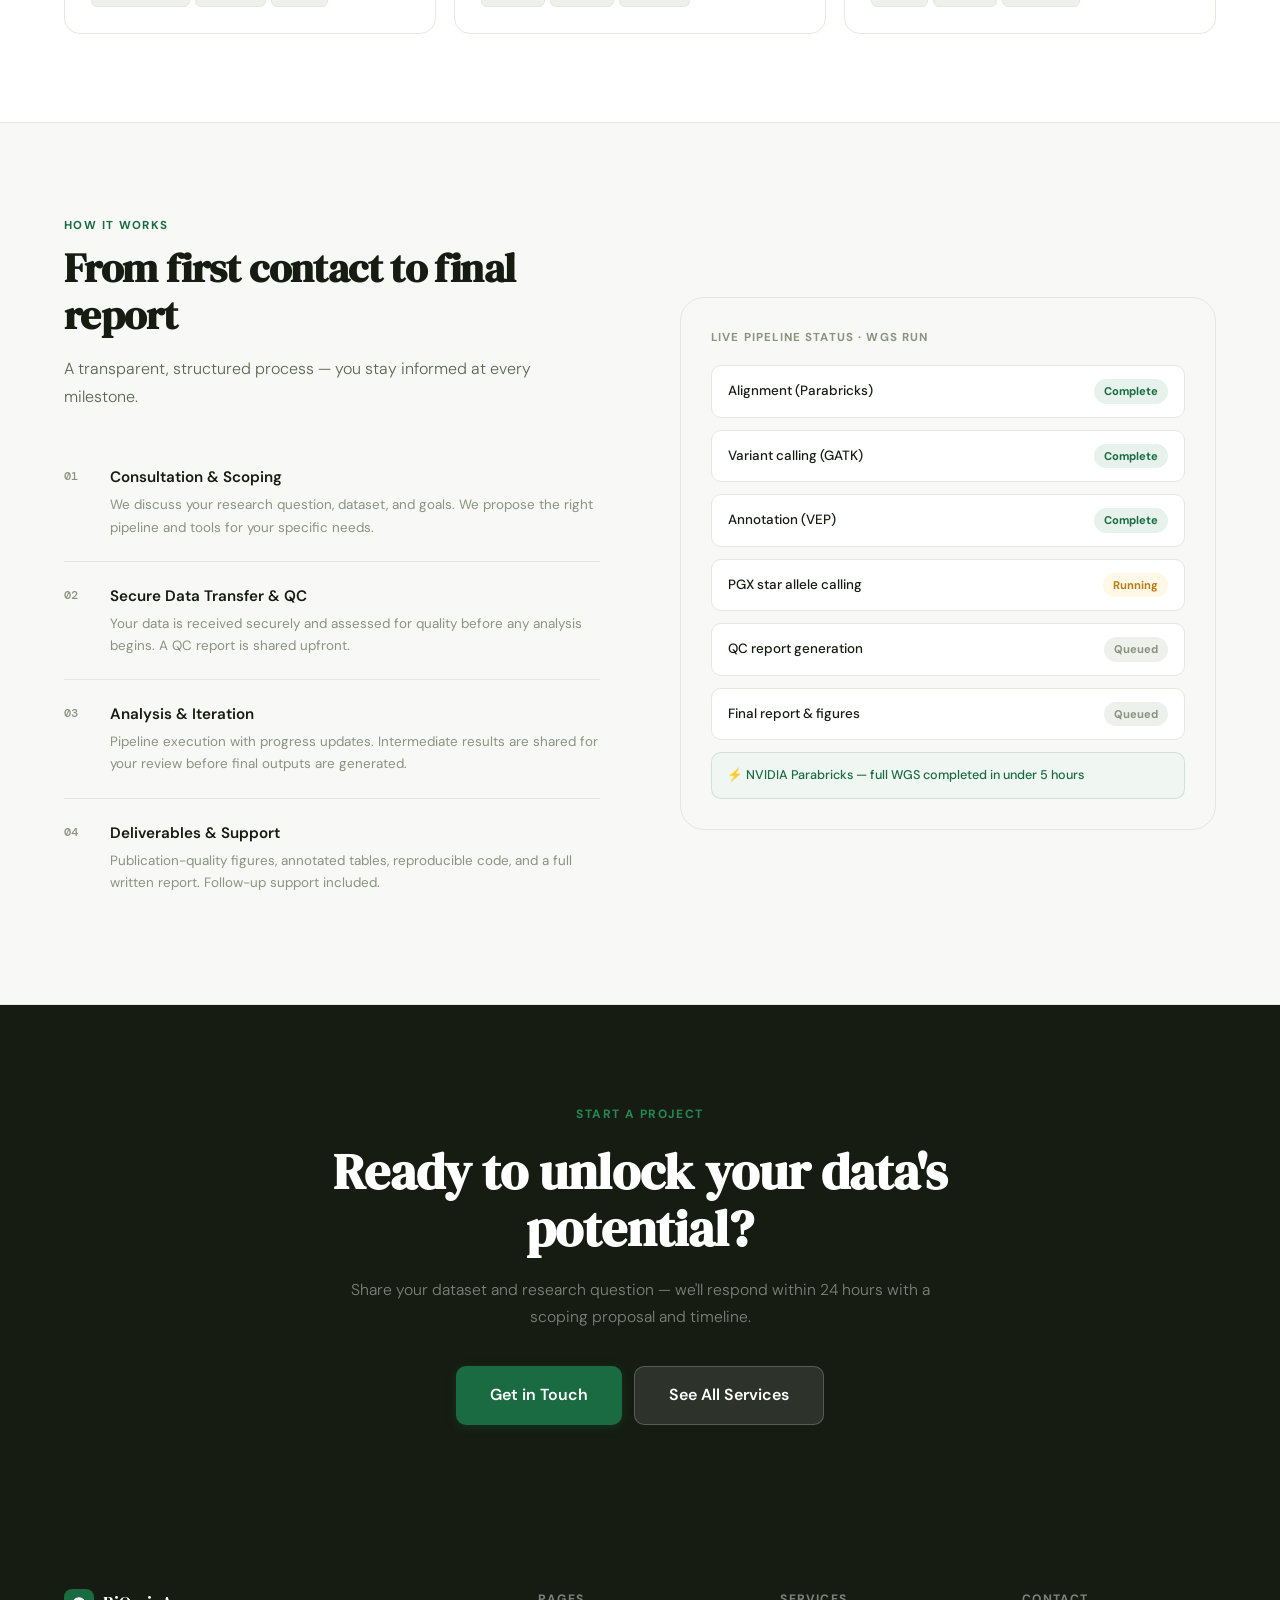
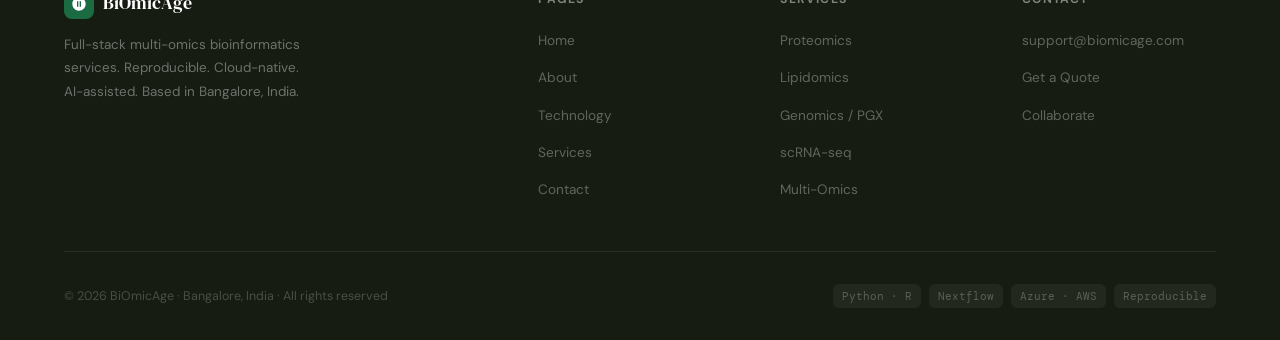
==== commit cc9e023a: "Update branding from BioOmicsAge to BiOmicAge" ====
--- a/index.html
+++ b/index.html
@@ -3,9 +3,9 @@
 <head>
 <meta charset="UTF-8"/>
 <meta name="viewport" content="width=device-width, initial-scale=1.0"/>
-<title>BioOmicsAge — From Raw Data to Real Answers. Every Time.</title>
-<meta name="description" content="BioOmicsAge delivers full-stack multi-omics bioinformatics services — proteomics, lipidomics, genomics, metagenomics, single-cell, and more. Reproducible. Cloud-native. AI-assisted."/>
-<link rel="stylesheet" href="shared.css"/>
+<title>BiOmicAge — From Raw Data to Real Answers. Every Time.</title>
+<meta name="description" content="BiOmicAge delivers full-stack multi-omics bioinformatics services — proteomics, lipidomics, genomics, metagenomics, single-cell, and more. Reproducible. Cloud-native. AI-assisted."/>
+<link rel="stylesheet" href="assets/css/shared.css"/>
 <style>
 /* ── HOME-SPECIFIC ── */
 .hero {
@@ -256,7 +256,7 @@
     <div class="fade-up">
       <div class="badge" style="margin-bottom:24px;">Full-Stack Multi-Omics Platform</div>
       <h1 class="hero-headline">From Raw Data to <em>Real Answers.</em> Every Time.</h1>
-      <p class="hero-sub">BioOmicsAge delivers end-to-end bioinformatics services across every omics domain — proteomics, genomics, lipidomics, single-cell, metagenomics, and beyond. Reproducible. Cloud-native. AI-assisted.</p>
+      <p class="hero-sub">BioOmicAge delivers end-to-end bioinformatics services across every omics domain — proteomics, genomics, lipidomics, single-cell, metagenomics, and beyond. Reproducible. Cloud-native. AI-assisted.</p>
       <div class="hero-actions">
         <a href="services.html" class="btn btn-primary btn-lg">Explore Services</a>
         <a href="contact.html" class="btn btn-outline btn-lg">Start a Project</a>
@@ -360,7 +360,7 @@
         <a href="services.html" class="btn btn-primary" style="margin-top:28px;">Explore All Services →</a>
       </div>
       <div style="border:1px solid var(--border); border-radius:var(--radius-xl); overflow:visible; background:var(--white); padding:16px;">
-        <img src="omics-constellation.svg" alt="BioOmicsAge Multi-Omics Constellation Diagram — 8 omics domains converging on a multi-omics integration core" style="width:100%; display:block;"/>
+        <img src="assets/images/omics-constellation.svg" alt="BiOmicAge Multi-Omics Constellation Diagram — 8 omics domains converging on a multi-omics integration core" style="width:100%; display:block;"/>
       </div>
     </div>
   </div>
@@ -369,7 +369,7 @@
 <!-- WHY BIOOMIGSAGE -->
 <section class="section surface">
   <div class="section-inner">
-    <div class="section-label">Why BioOmicsAge</div>
+    <div class="section-label">Why BiOmicAge</div>
     <h2 class="section-title">Built differently. Built to last.</h2>
     <p class="section-sub">Every analysis we deliver is reproducible, cloud-ready, and grounded in biological understanding — not just numbers.</p>
     <div class="why-grid">
@@ -472,7 +472,7 @@
       <div class="footer-brand">
         <div class="footer-brand-logo">
           <div class="nav-logo-mark"><svg viewBox="0 0 24 24"><path d="M12 2C6.48 2 2 6.48 2 12s4.48 10 10 10 10-4.48 10-10S17.52 2 12 2zm-1 14H9V8h2v8zm4 0h-2V8h2v8z"/></svg></div>
-          BioOmicsAge
+          BiOmicAge
         </div>
         <p>Full-stack multi-omics bioinformatics services. Reproducible. Cloud-native. AI-assisted. Based in Bangalore, India.</p>
       </div>
@@ -499,14 +499,14 @@
       <div class="footer-col">
         <h4>Contact</h4>
         <ul>
-          <li><a href="mailto:contact@bioomigsage.com">contact@bioomigsage.com</a></li>
+          <li><a href="mailto:contact@bioomigsage.com">support@biomicage.com</a></li>
           <li><a href="contact.html">Get a Quote</a></li>
           <li><a href="contact.html">Collaborate</a></li>
         </ul>
       </div>
     </div>
     <div class="footer-bottom">
-      <p>© 2026 BioOmicsAge · Bangalore, India · All rights reserved</p>
+      <p>© 2026 BiOmicAge · Bangalore, India · All rights reserved</p>
       <div class="footer-chips">
         <span class="footer-chip">Python · R</span>
         <span class="footer-chip">Nextflow</span>
@@ -524,4 +524,4 @@
   });
 </script>
 </body>
-</html>+</html>
--- a/assets/css/shared.css
+++ b/assets/css/shared.css
@@ -0,0 +1,318 @@
+/* ═══════════════════════════════════════════
+   BioOmicsAge — Shared Stylesheet
+   Clean white · Green accent · DM fonts
+   ═══════════════════════════════════════════ */
+
+@import url('https://fonts.googleapis.com/css2?family=DM+Serif+Display:ital@0;1&family=DM+Sans:ital,wght@0,300;0,400;0,500;0,600;0,700;1,300&family=DM+Mono:wght@400;500&display=swap');
+
+*, *::before, *::after { box-sizing: border-box; margin: 0; padding: 0; }
+
+:root {
+  --white:        #ffffff;
+  --off-white:    #f8f9f6;
+  --surface:      #f2f4f0;
+  --border:       #e4e8e0;
+  --border-mid:   #d0d6c8;
+  --muted:        #8a9280;
+  --ink:          #161c12;
+  --ink-soft:     #3a4234;
+  --ink-light:    #5a6652;
+
+  --green:        #1a6b42;
+  --green-mid:    #238a56;
+  --green-light:  #e6f2eb;
+  --green-pale:   #f0f7f3;
+  --green-glow:   rgba(26,107,66,0.12);
+
+  --tag-bg:       #eef1eb;
+  --radius-sm:    6px;
+  --radius:       10px;
+  --radius-lg:    16px;
+  --radius-xl:    24px;
+
+  --shadow-xs:    0 1px 2px rgba(0,0,0,0.05);
+  --shadow-sm:    0 2px 8px rgba(0,0,0,0.06);
+  --shadow:       0 4px 20px rgba(0,0,0,0.08);
+  --shadow-lg:    0 12px 48px rgba(0,0,0,0.10), 0 4px 16px rgba(0,0,0,0.06);
+  --shadow-xl:    0 24px 80px rgba(0,0,0,0.12);
+
+  --nav-h:        66px;
+  --max-w:        1160px;
+  --section-py:   88px;
+}
+
+html { scroll-behavior: smooth; font-size: 16px; }
+
+body {
+  font-family: 'DM Sans', sans-serif;
+  background: var(--white);
+  color: var(--ink);
+  line-height: 1.65;
+  -webkit-font-smoothing: antialiased;
+  -moz-osx-font-smoothing: grayscale;
+}
+
+img { max-width: 100%; display: block; }
+a { text-decoration: none; color: inherit; }
+
+/* ── SCROLLBAR ── */
+::-webkit-scrollbar { width: 6px; }
+::-webkit-scrollbar-track { background: var(--off-white); }
+::-webkit-scrollbar-thumb { background: var(--border-mid); border-radius: 10px; }
+
+/* ══════════════════ NAV ══════════════════ */
+.nav {
+  position: fixed; top: 0; left: 0; right: 0; z-index: 200;
+  height: var(--nav-h);
+  background: rgba(255,255,255,0.94);
+  backdrop-filter: blur(16px);
+  border-bottom: 1px solid var(--border);
+  display: flex; align-items: center;
+  padding: 0 5%;
+  transition: box-shadow 0.3s;
+}
+.nav.scrolled { box-shadow: var(--shadow-sm); }
+
+.nav-inner {
+  width: 100%; max-width: var(--max-w); margin: 0 auto;
+  display: flex; align-items: center; justify-content: space-between;
+}
+
+.nav-logo {
+  display: flex; align-items: center; gap: 9px;
+  font-family: 'DM Serif Display', serif;
+  font-size: 1.18rem; color: var(--ink);
+  letter-spacing: -0.01em;
+}
+.nav-logo-mark {
+  width: 30px; height: 30px; border-radius: 8px;
+  background: var(--green);
+  display: flex; align-items: center; justify-content: center;
+  flex-shrink: 0;
+}
+.nav-logo-mark svg { width: 16px; height: 16px; fill: white; }
+
+.nav-links {
+  display: flex; align-items: center; gap: 4px; list-style: none;
+}
+.nav-links a {
+  padding: 6px 14px; border-radius: var(--radius-sm);
+  font-size: 0.875rem; font-weight: 500; color: var(--ink-soft);
+  transition: color 0.2s, background 0.2s;
+}
+.nav-links a:hover { color: var(--green); background: var(--green-pale); }
+.nav-links a.active { color: var(--green); font-weight: 600; }
+
+.nav-cta {
+  background: var(--green); color: white;
+  border: none; border-radius: var(--radius);
+  padding: 9px 22px; font-size: 0.875rem; font-weight: 600;
+  cursor: pointer; font-family: 'DM Sans', sans-serif;
+  display: inline-block;
+  transition: background 0.2s, transform 0.15s, box-shadow 0.2s;
+  box-shadow: 0 2px 8px rgba(26,107,66,0.3);
+}
+.nav-cta:hover {
+  background: var(--green-mid);
+  transform: translateY(-1px);
+  box-shadow: 0 4px 16px rgba(26,107,66,0.35);
+}
+
+/* Mobile hamburger */
+.nav-hamburger {
+  display: none; flex-direction: column; gap: 5px;
+  background: none; border: none; cursor: pointer; padding: 4px;
+}
+.nav-hamburger span {
+  display: block; width: 22px; height: 2px;
+  background: var(--ink); border-radius: 2px;
+  transition: all 0.3s;
+}
+
+/* ══════════════════ PAGE WRAPPER ══════════════════ */
+.page-body { padding-top: var(--nav-h); }
+
+/* ══════════════════ SECTION UTILITIES ══════════════════ */
+.section { padding: var(--section-py) 5%; }
+.section-inner { max-width: var(--max-w); margin: 0 auto; }
+
+.section-label {
+  display: inline-block;
+  font-size: 0.72rem; font-weight: 700; letter-spacing: 0.12em;
+  text-transform: uppercase; color: var(--green);
+  margin-bottom: 10px;
+}
+.section-title {
+  font-family: 'DM Serif Display', serif;
+  font-size: clamp(1.9rem, 3.2vw, 2.8rem);
+  color: var(--ink); line-height: 1.15;
+  letter-spacing: -0.015em; margin-bottom: 16px;
+}
+.section-sub {
+  font-size: 1rem; color: var(--ink-light);
+  max-width: 540px; line-height: 1.75; font-weight: 300;
+}
+
+/* ══════════════════ BUTTONS ══════════════════ */
+.btn {
+  display: inline-flex; align-items: center; gap: 8px;
+  border-radius: var(--radius); padding: 12px 26px;
+  font-size: 0.93rem; font-weight: 600;
+  font-family: 'DM Sans', sans-serif;
+  cursor: pointer; border: none; transition: all 0.2s;
+}
+.btn-primary {
+  background: var(--green); color: white;
+  box-shadow: 0 2px 10px rgba(26,107,66,0.28);
+}
+.btn-primary:hover {
+  background: var(--green-mid);
+  transform: translateY(-2px);
+  box-shadow: 0 6px 22px rgba(26,107,66,0.35);
+}
+.btn-outline {
+  background: transparent; color: var(--ink);
+  border: 1.5px solid var(--border-mid);
+}
+.btn-outline:hover {
+  border-color: var(--green); color: var(--green);
+  transform: translateY(-2px);
+}
+.btn-ghost {
+  background: rgba(255,255,255,0.1); color: white;
+  border: 1.5px solid rgba(255,255,255,0.2);
+}
+.btn-ghost:hover {
+  background: rgba(255,255,255,0.18);
+  border-color: rgba(255,255,255,0.4);
+}
+.btn-lg { padding: 15px 34px; font-size: 1rem; }
+
+/* ══════════════════ BADGES / TAGS ══════════════════ */
+.badge {
+  display: inline-flex; align-items: center; gap: 6px;
+  background: var(--green-light); color: var(--green);
+  border: 1px solid rgba(26,107,66,0.18);
+  border-radius: 100px; padding: 5px 14px;
+  font-size: 0.75rem; font-weight: 700; letter-spacing: 0.05em;
+  text-transform: uppercase;
+}
+.badge::before {
+  content: ''; width: 6px; height: 6px;
+  background: var(--green); border-radius: 50%; flex-shrink: 0;
+}
+
+.tool-tag {
+  background: var(--tag-bg); color: var(--ink-soft);
+  border-radius: var(--radius-sm); padding: 3px 10px;
+  font-size: 0.72rem; font-weight: 500;
+  font-family: 'DM Mono', monospace;
+  border: 1px solid var(--border);
+}
+
+/* ══════════════════ CARDS ══════════════════ */
+.card {
+  background: var(--white); border: 1px solid var(--border);
+  border-radius: var(--radius-lg); padding: 28px;
+  transition: box-shadow 0.25s, transform 0.25s, border-color 0.25s;
+}
+.card:hover {
+  box-shadow: var(--shadow-lg);
+  transform: translateY(-3px);
+  border-color: rgba(26,107,66,0.2);
+}
+
+/* ══════════════════ SURFACE SECTION ══════════════════ */
+.surface {
+  background: var(--off-white);
+  border-top: 1px solid var(--border);
+  border-bottom: 1px solid var(--border);
+}
+
+/* ══════════════════ FOOTER ══════════════════ */
+.footer {
+  background: var(--ink);
+  padding: 64px 5% 32px;
+}
+.footer-inner { max-width: var(--max-w); margin: 0 auto; }
+.footer-grid {
+  display: grid; grid-template-columns: 2.2fr 1fr 1fr 1fr;
+  gap: 48px; padding-bottom: 48px;
+  border-bottom: 1px solid rgba(255,255,255,0.08);
+  margin-bottom: 32px;
+}
+.footer-brand-logo {
+  display: flex; align-items: center; gap: 9px;
+  font-family: 'DM Serif Display', serif;
+  font-size: 1.1rem; color: white; margin-bottom: 14px;
+}
+.footer-brand p {
+  font-size: 0.84rem; color: rgba(255,255,255,0.38);
+  line-height: 1.75; max-width: 240px;
+}
+.footer-col h4 {
+  font-size: 0.76rem; font-weight: 700; letter-spacing: 0.1em;
+  text-transform: uppercase; color: rgba(255,255,255,0.45);
+  margin-bottom: 18px;
+}
+.footer-col ul { list-style: none; display: flex; flex-direction: column; gap: 11px; }
+.footer-col a {
+  font-size: 0.85rem; color: rgba(255,255,255,0.32);
+  transition: color 0.2s;
+}
+.footer-col a:hover { color: rgba(255,255,255,0.75); }
+.footer-bottom {
+  display: flex; justify-content: space-between; align-items: center;
+  flex-wrap: wrap; gap: 12px;
+}
+.footer-bottom p { font-size: 0.78rem; color: rgba(255,255,255,0.22); }
+.footer-chips { display: flex; gap: 8px; flex-wrap: wrap; }
+.footer-chip {
+  font-size: 0.7rem; background: rgba(255,255,255,0.05);
+  color: rgba(255,255,255,0.25); border-radius: var(--radius-sm);
+  padding: 3px 9px; font-family: 'DM Mono', monospace;
+}
+
+/* ══════════════════ ANIMATIONS ══════════════════ */
+@keyframes fadeUp {
+  from { opacity: 0; transform: translateY(22px); }
+  to   { opacity: 1; transform: translateY(0); }
+}
+@keyframes fadeIn {
+  from { opacity: 0; }
+  to   { opacity: 1; }
+}
+@keyframes float {
+  0%, 100% { transform: translateY(0px); }
+  50%       { transform: translateY(-6px); }
+}
+@keyframes pulse-dot {
+  0%, 100% { opacity: 1; transform: scale(1); }
+  50%       { opacity: 0.5; transform: scale(0.8); }
+}
+@keyframes fillBar {
+  from { width: 0; }
+}
+@keyframes spin {
+  to { transform: rotate(360deg); }
+}
+
+.fade-up  { animation: fadeUp  0.65s ease both; }
+.fade-in  { animation: fadeIn  0.5s  ease both; }
+.d1 { animation-delay: 0.08s; }
+.d2 { animation-delay: 0.18s; }
+.d3 { animation-delay: 0.28s; }
+.d4 { animation-delay: 0.40s; }
+.d5 { animation-delay: 0.52s; }
+
+/* ══════════════════ RESPONSIVE ══════════════════ */
+@media (max-width: 900px) {
+  :root { --section-py: 60px; }
+  .nav-links, .nav-cta { display: none; }
+  .nav-hamburger { display: flex; }
+  .footer-grid { grid-template-columns: 1fr 1fr; gap: 32px; }
+}
+@media (max-width: 600px) {
+  .footer-grid { grid-template-columns: 1fr; }
+  .footer-bottom { flex-direction: column; align-items: flex-start; }
+}
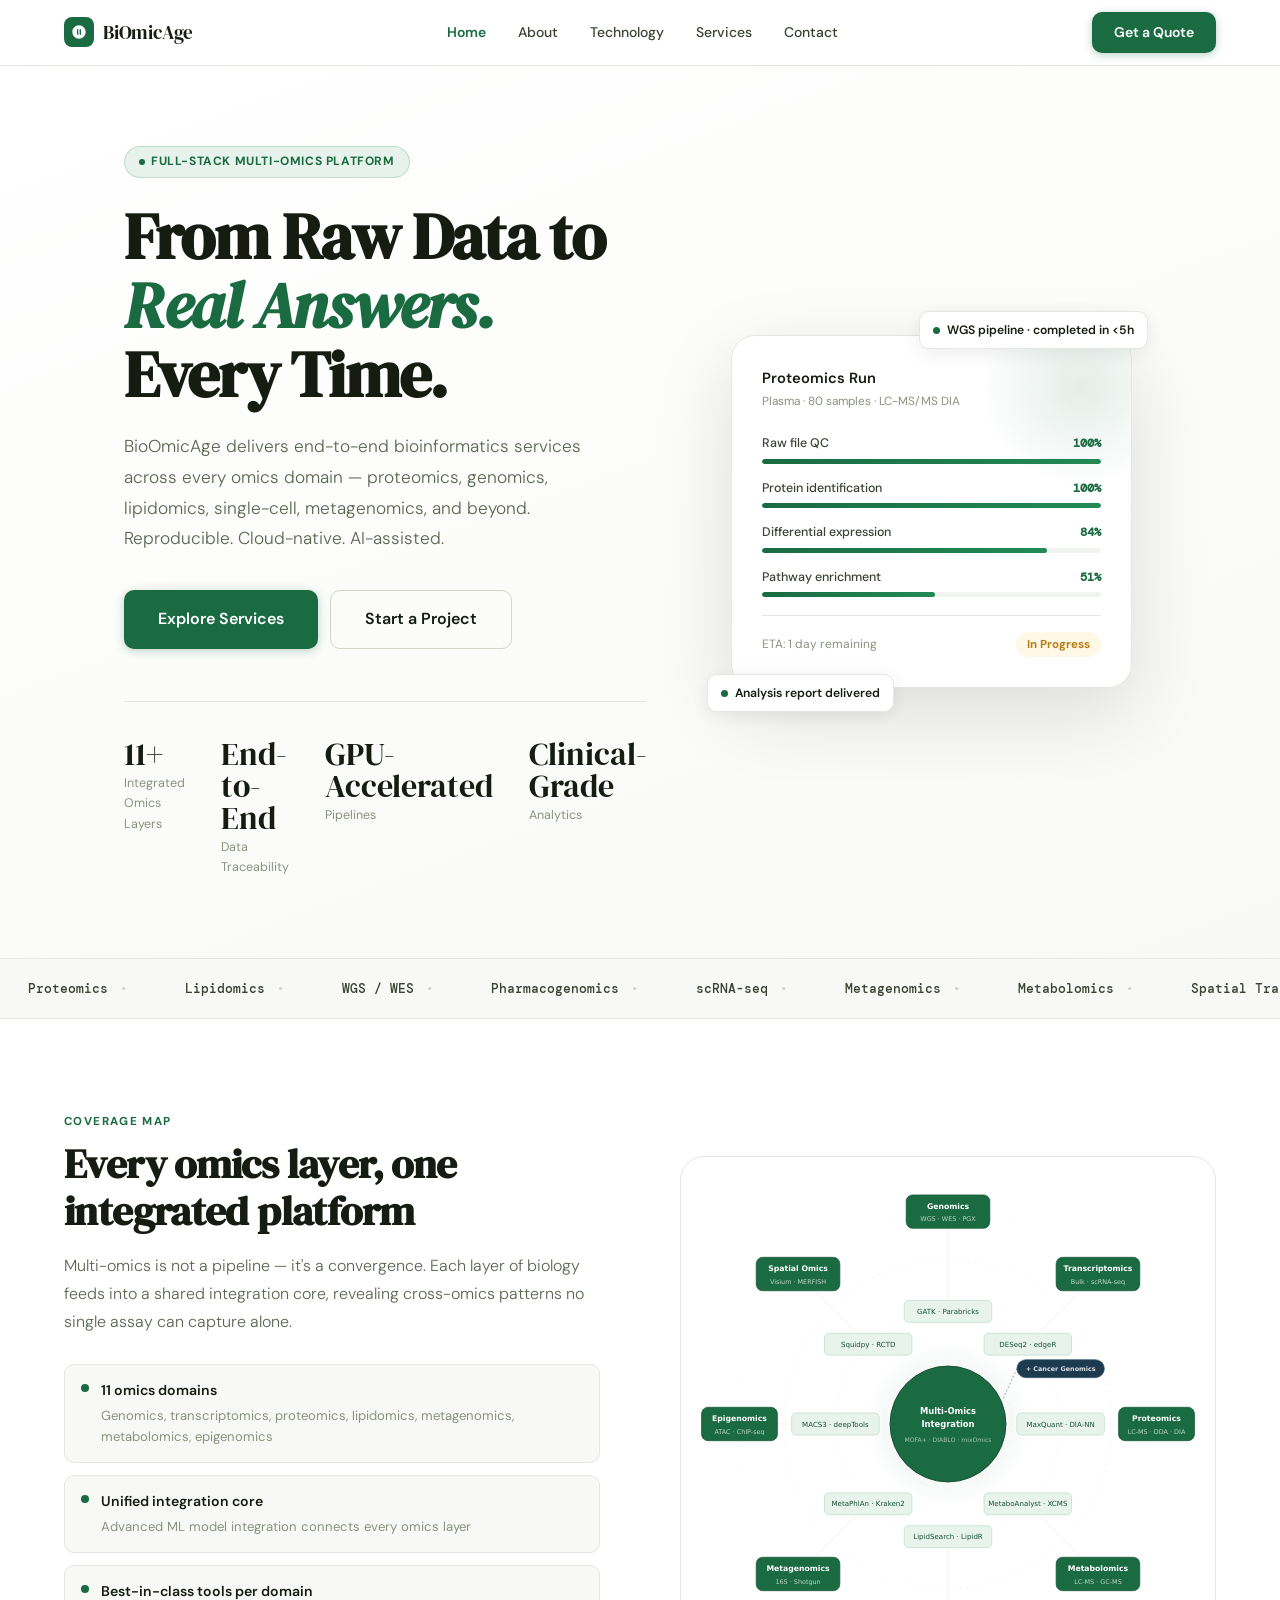
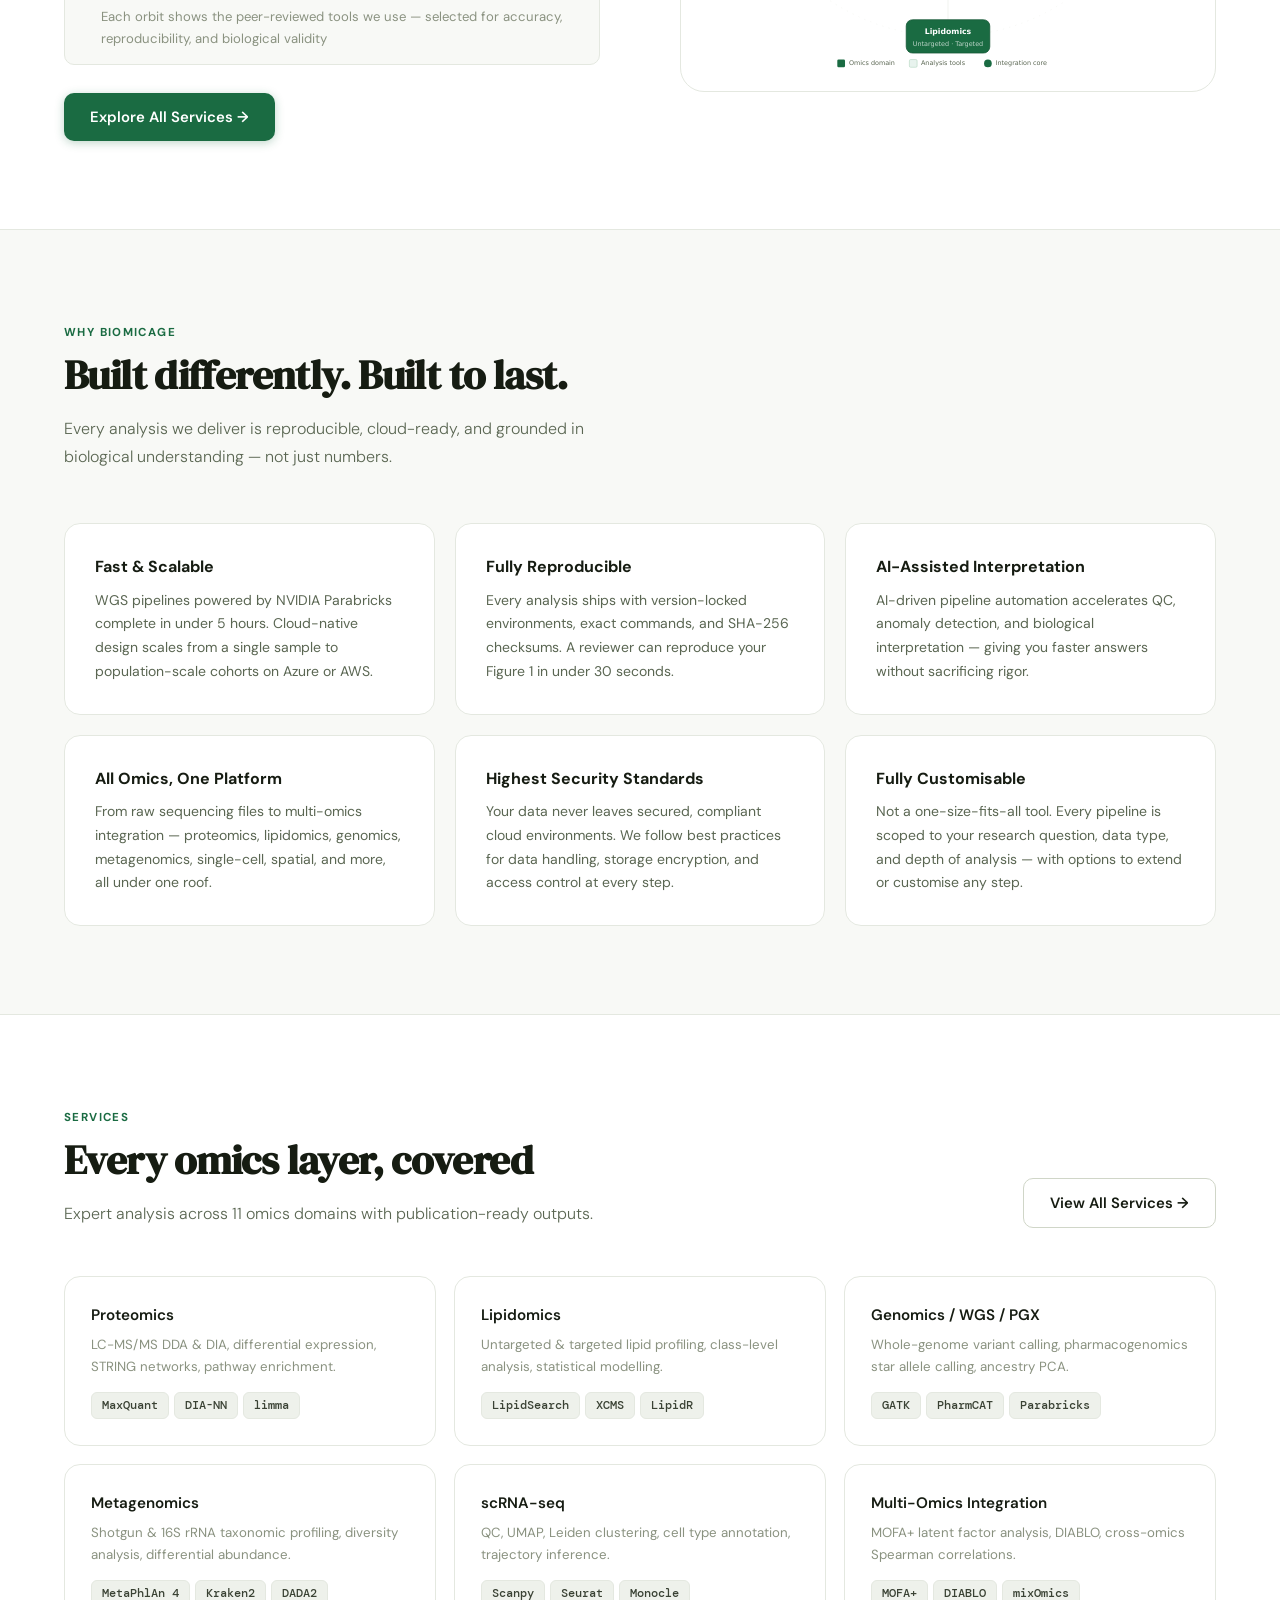
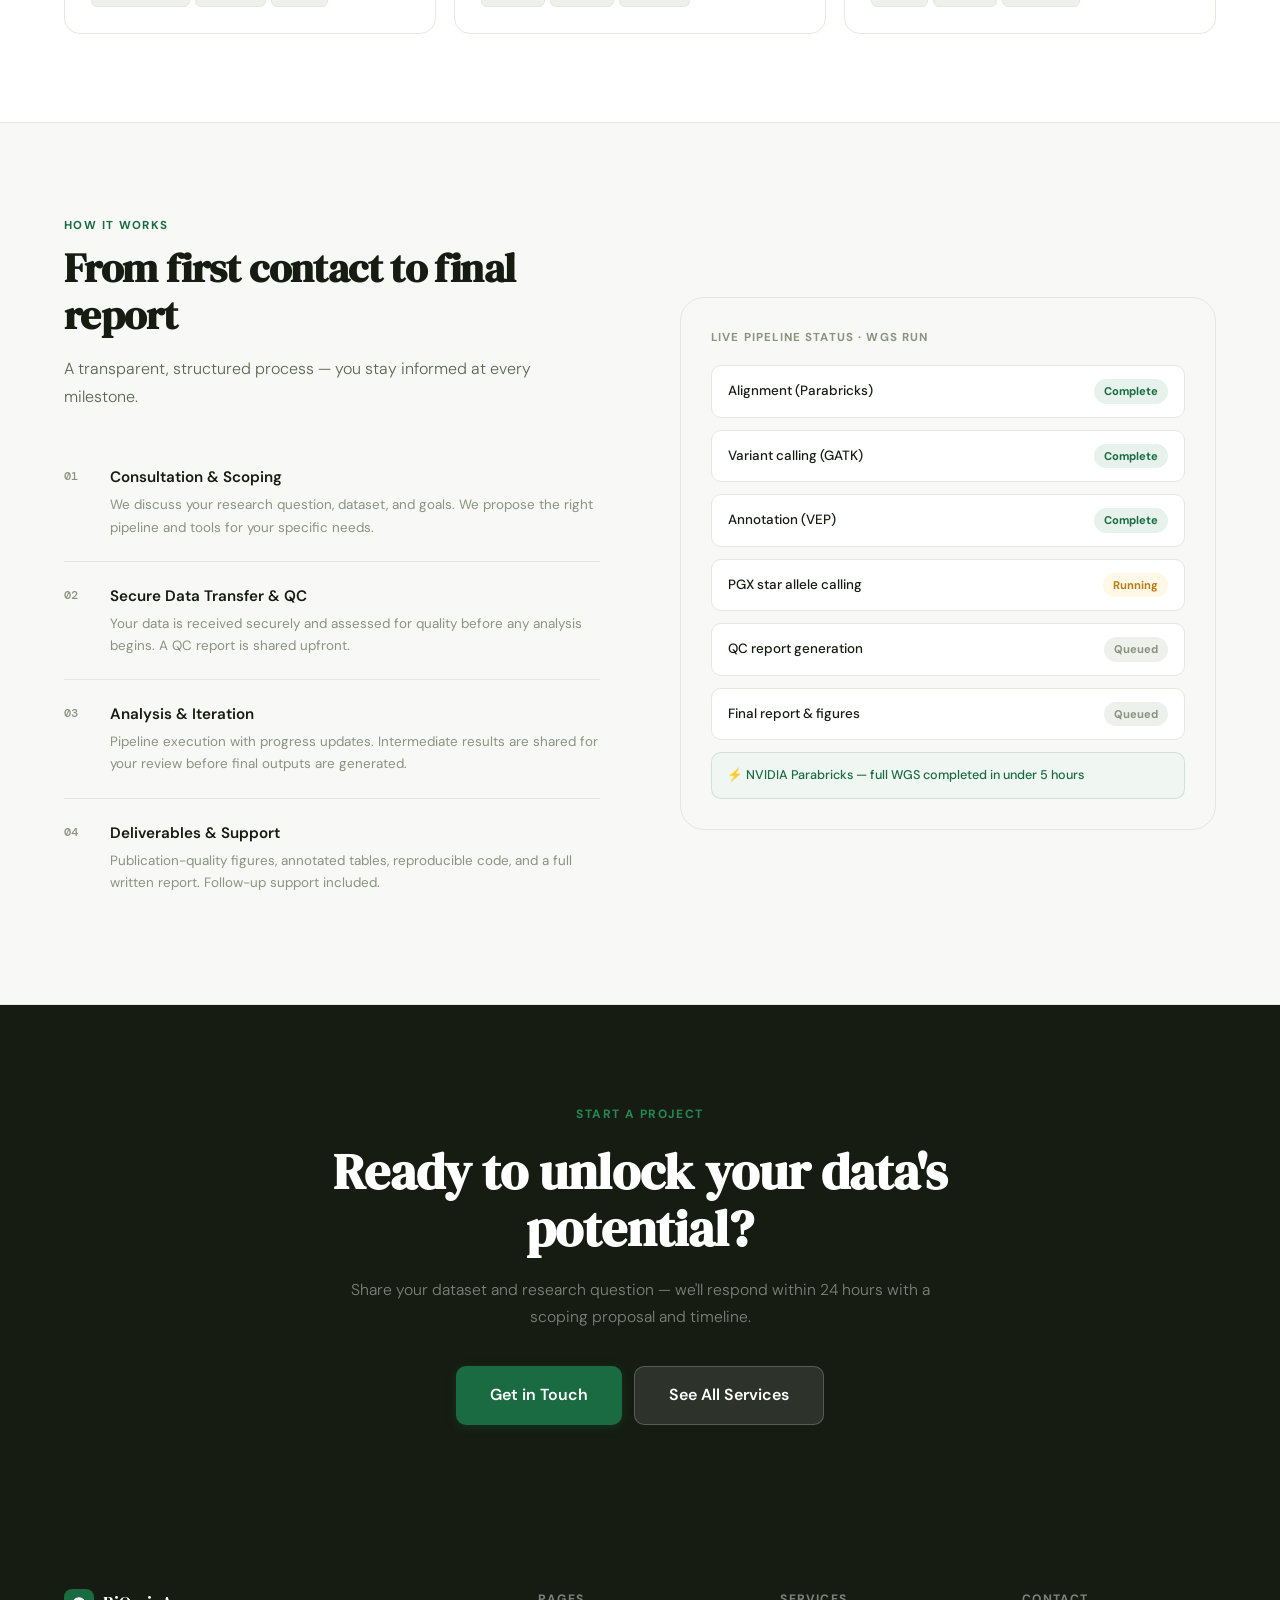
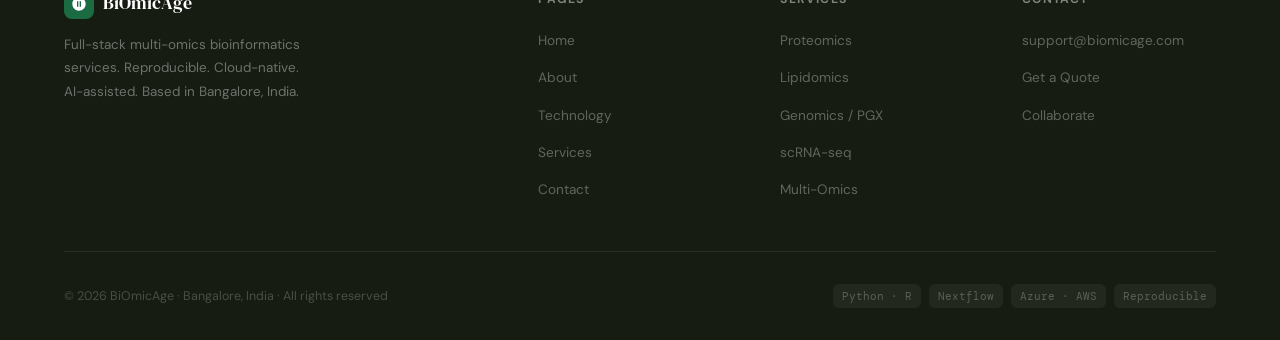
==== commit 221b0b72: "Rename company from BioOmicsAge to BiOmicAge across all pages" ====
--- a/index.html
+++ b/index.html
@@ -234,7 +234,7 @@
       <div class="nav-logo-mark">
         <svg viewBox="0 0 24 24"><path d="M12 2C6.48 2 2 6.48 2 12s4.48 10 10 10 10-4.48 10-10S17.52 2 12 2zm-1 14H9V8h2v8zm4 0h-2V8h2v8z"/></svg>
       </div>
-      BioOmicsAge
+      BiOmicAge
     </a>
     <ul class="nav-links">
       <li><a href="index.html" class="active">Home</a></li>
--- a/assets/css/shared.css
+++ b/assets/css/shared.css
@@ -1,5 +1,5 @@
 /* ═══════════════════════════════════════════
-   BioOmicsAge — Shared Stylesheet
+   BiOmicAge — Shared Stylesheet
    Clean white · Green accent · DM fonts
    ═══════════════════════════════════════════ */
 
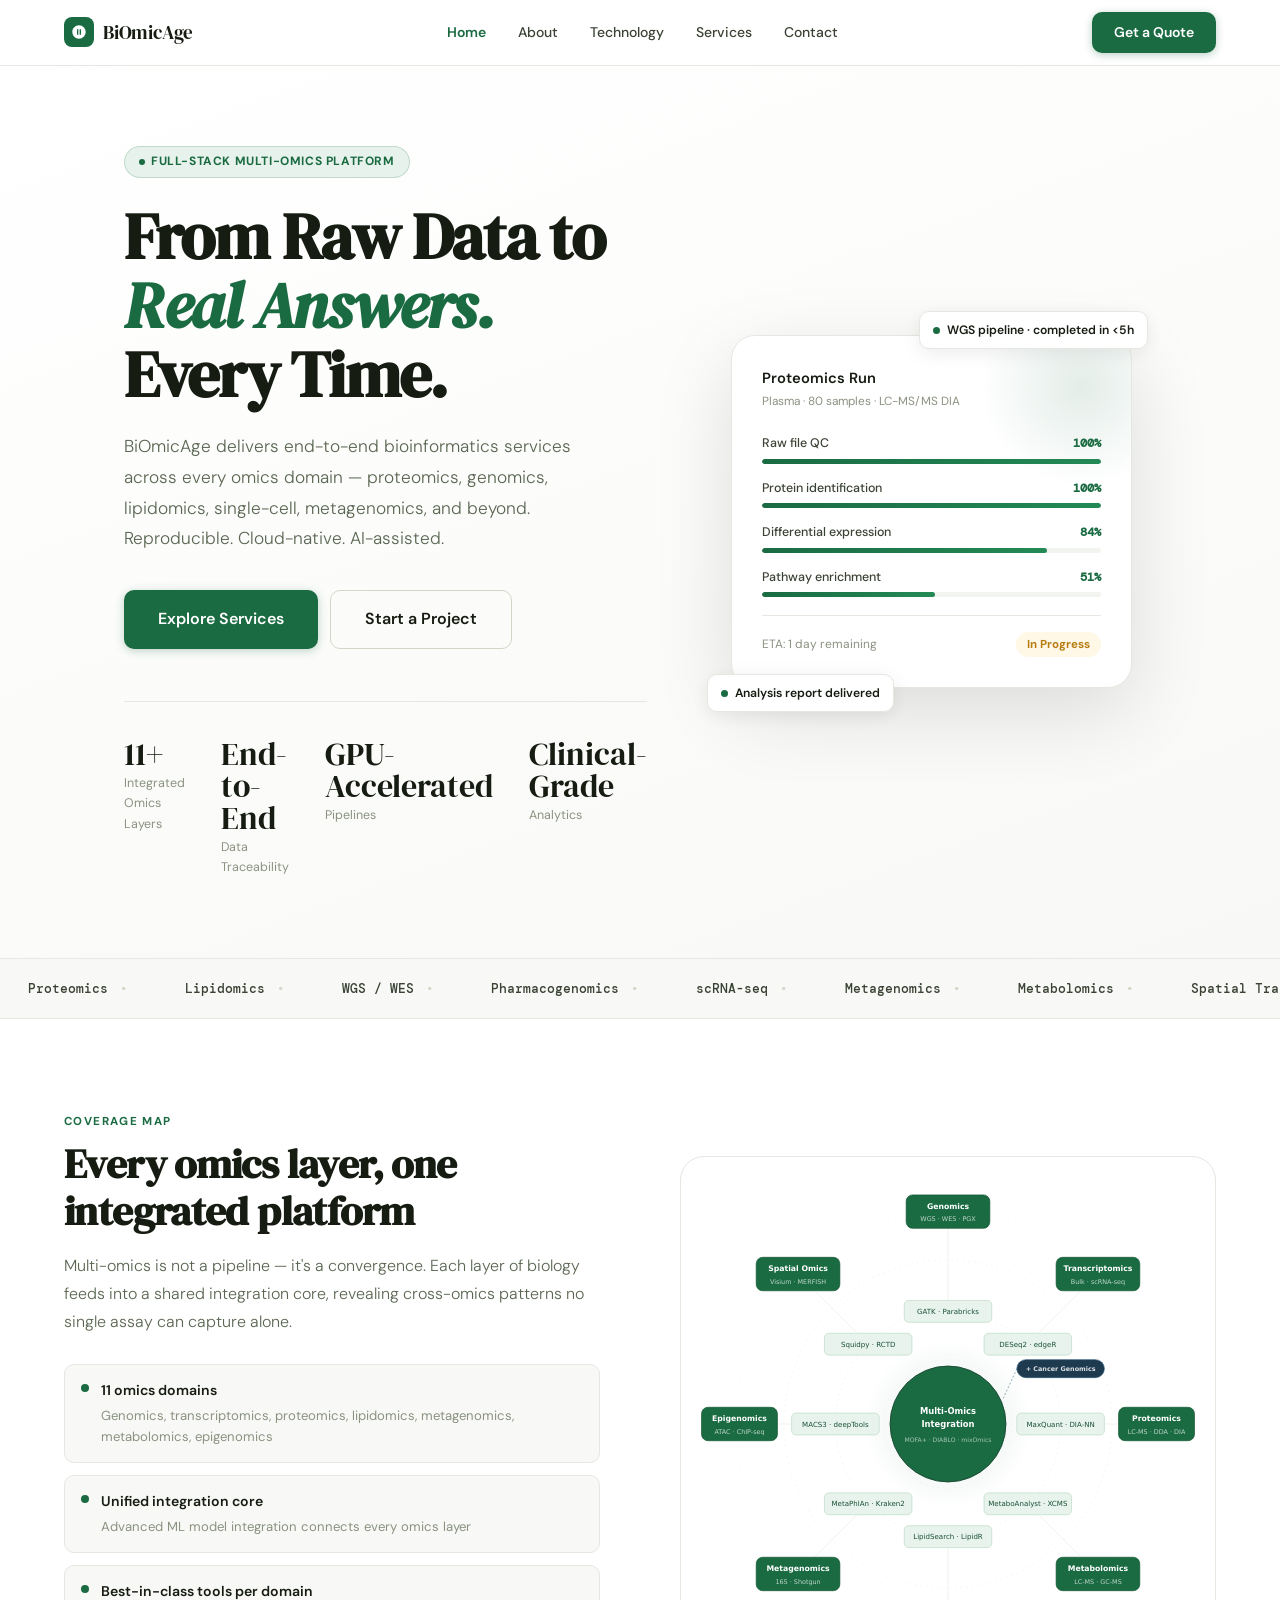
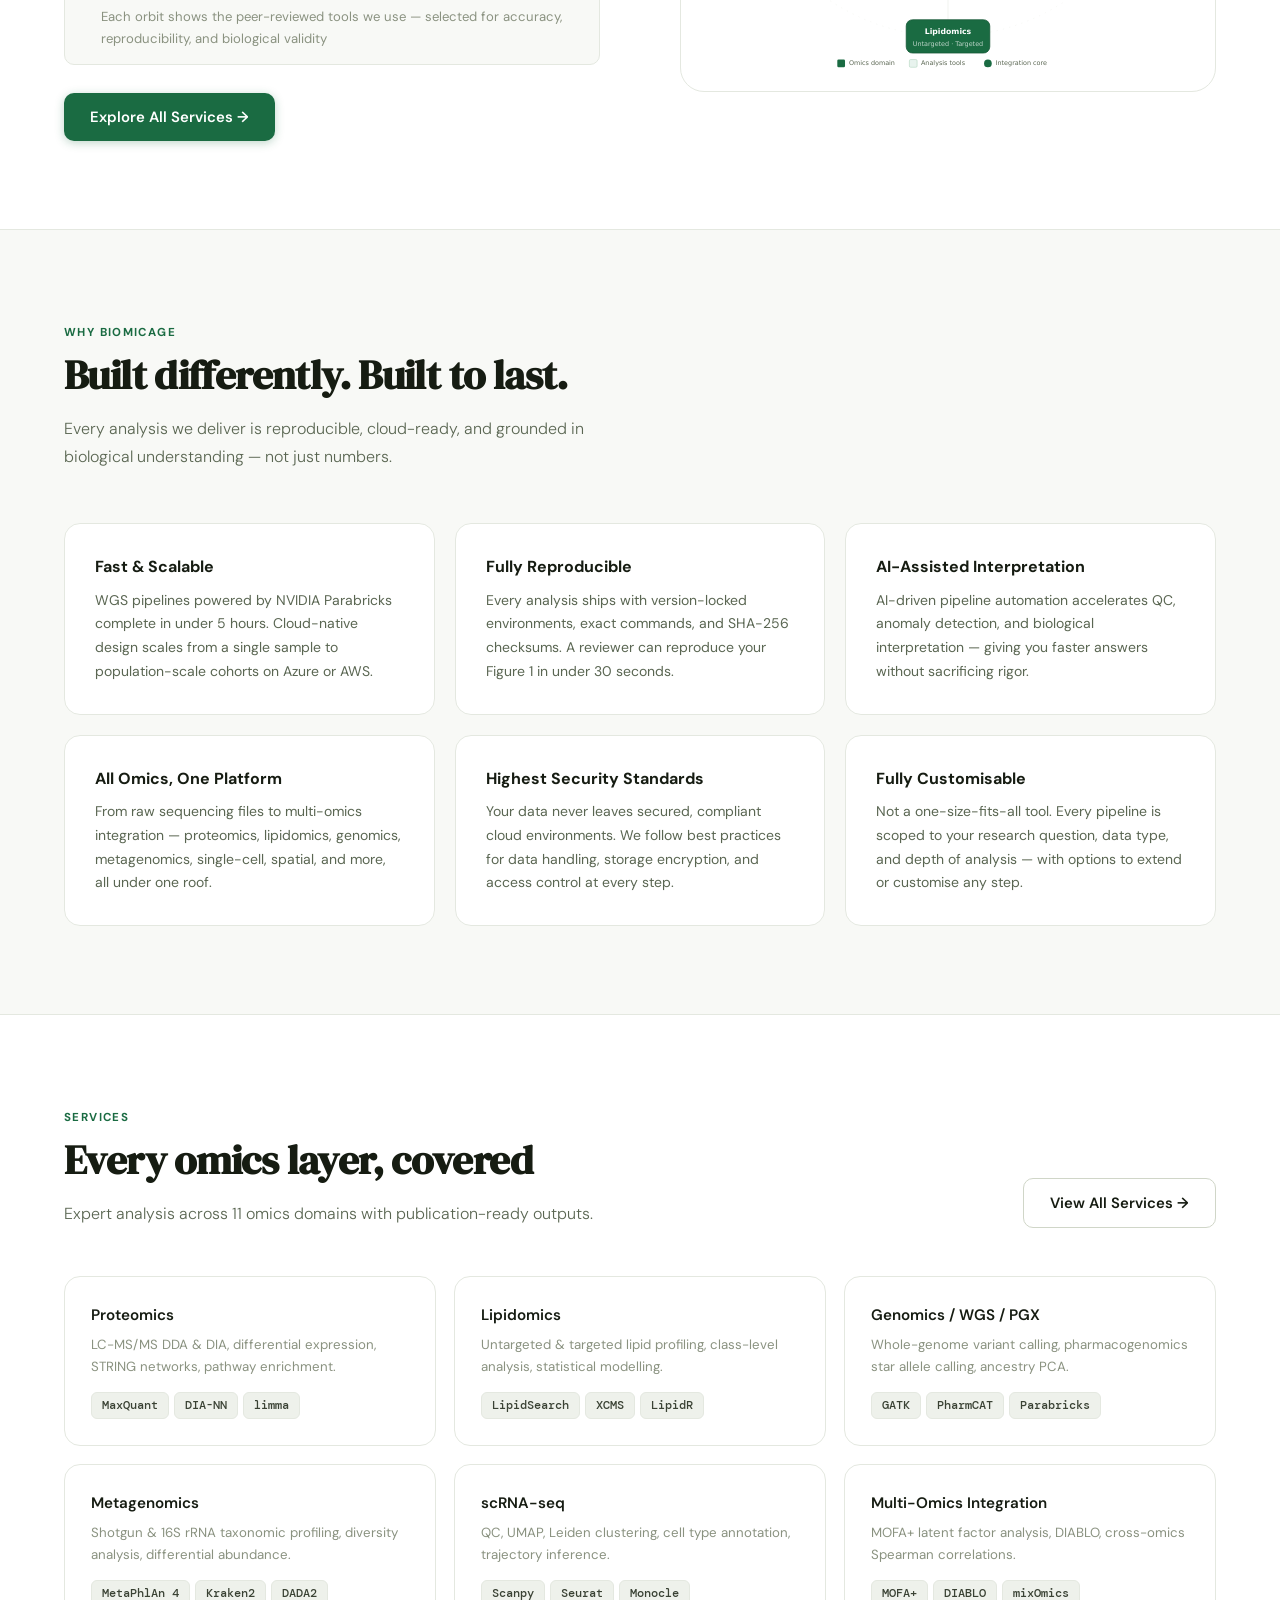
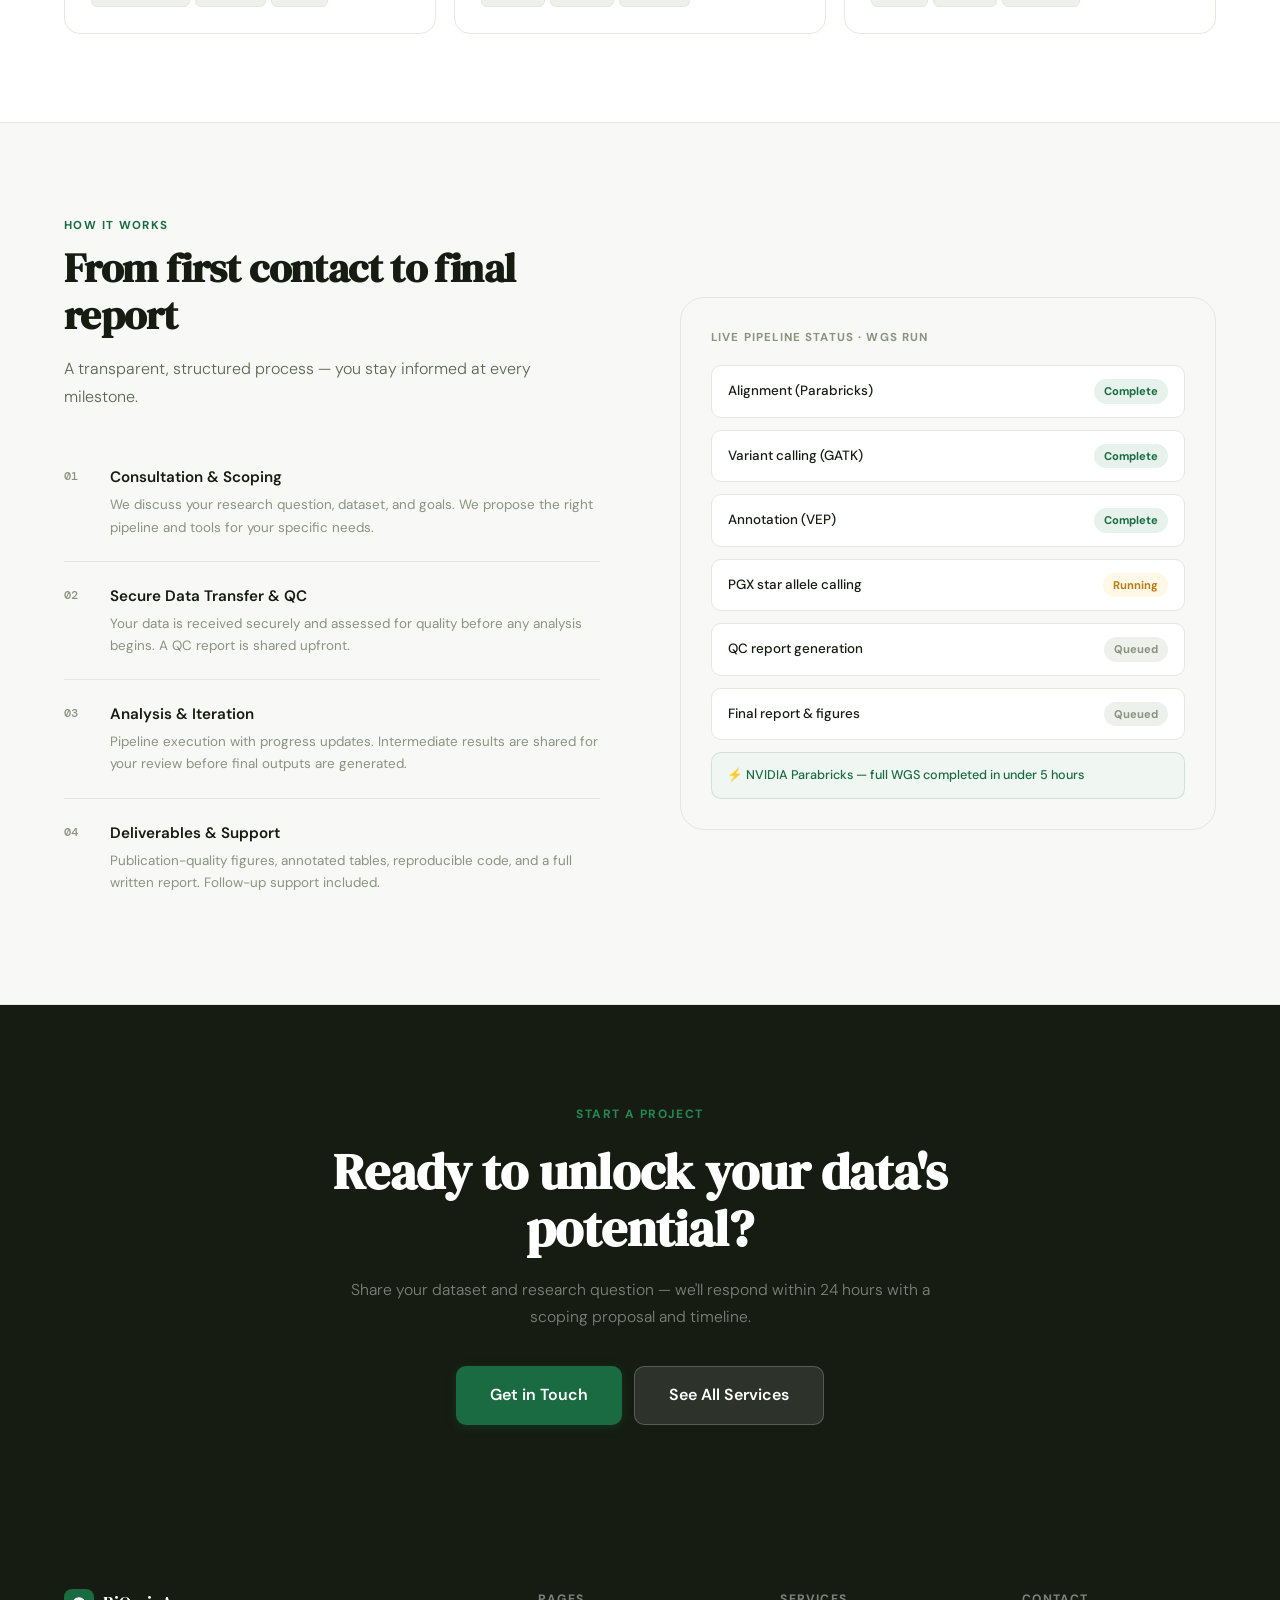
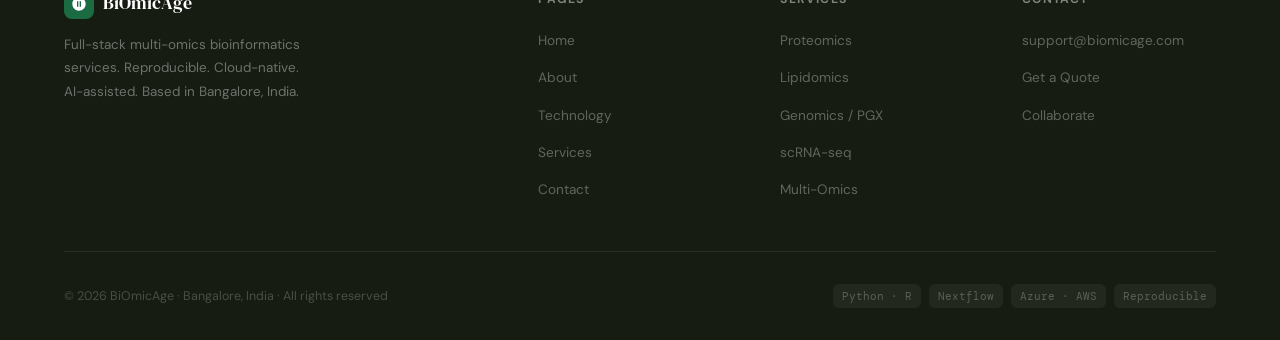
==== commit e27bfb62: "Fix remaining incorrect name variants to BiOmicAge" ====
--- a/index.html
+++ b/index.html
@@ -256,7 +256,7 @@
     <div class="fade-up">
       <div class="badge" style="margin-bottom:24px;">Full-Stack Multi-Omics Platform</div>
       <h1 class="hero-headline">From Raw Data to <em>Real Answers.</em> Every Time.</h1>
-      <p class="hero-sub">BioOmicAge delivers end-to-end bioinformatics services across every omics domain — proteomics, genomics, lipidomics, single-cell, metagenomics, and beyond. Reproducible. Cloud-native. AI-assisted.</p>
+      <p class="hero-sub">BiOmicAge delivers end-to-end bioinformatics services across every omics domain — proteomics, genomics, lipidomics, single-cell, metagenomics, and beyond. Reproducible. Cloud-native. AI-assisted.</p>
       <div class="hero-actions">
         <a href="services.html" class="btn btn-primary btn-lg">Explore Services</a>
         <a href="contact.html" class="btn btn-outline btn-lg">Start a Project</a>
